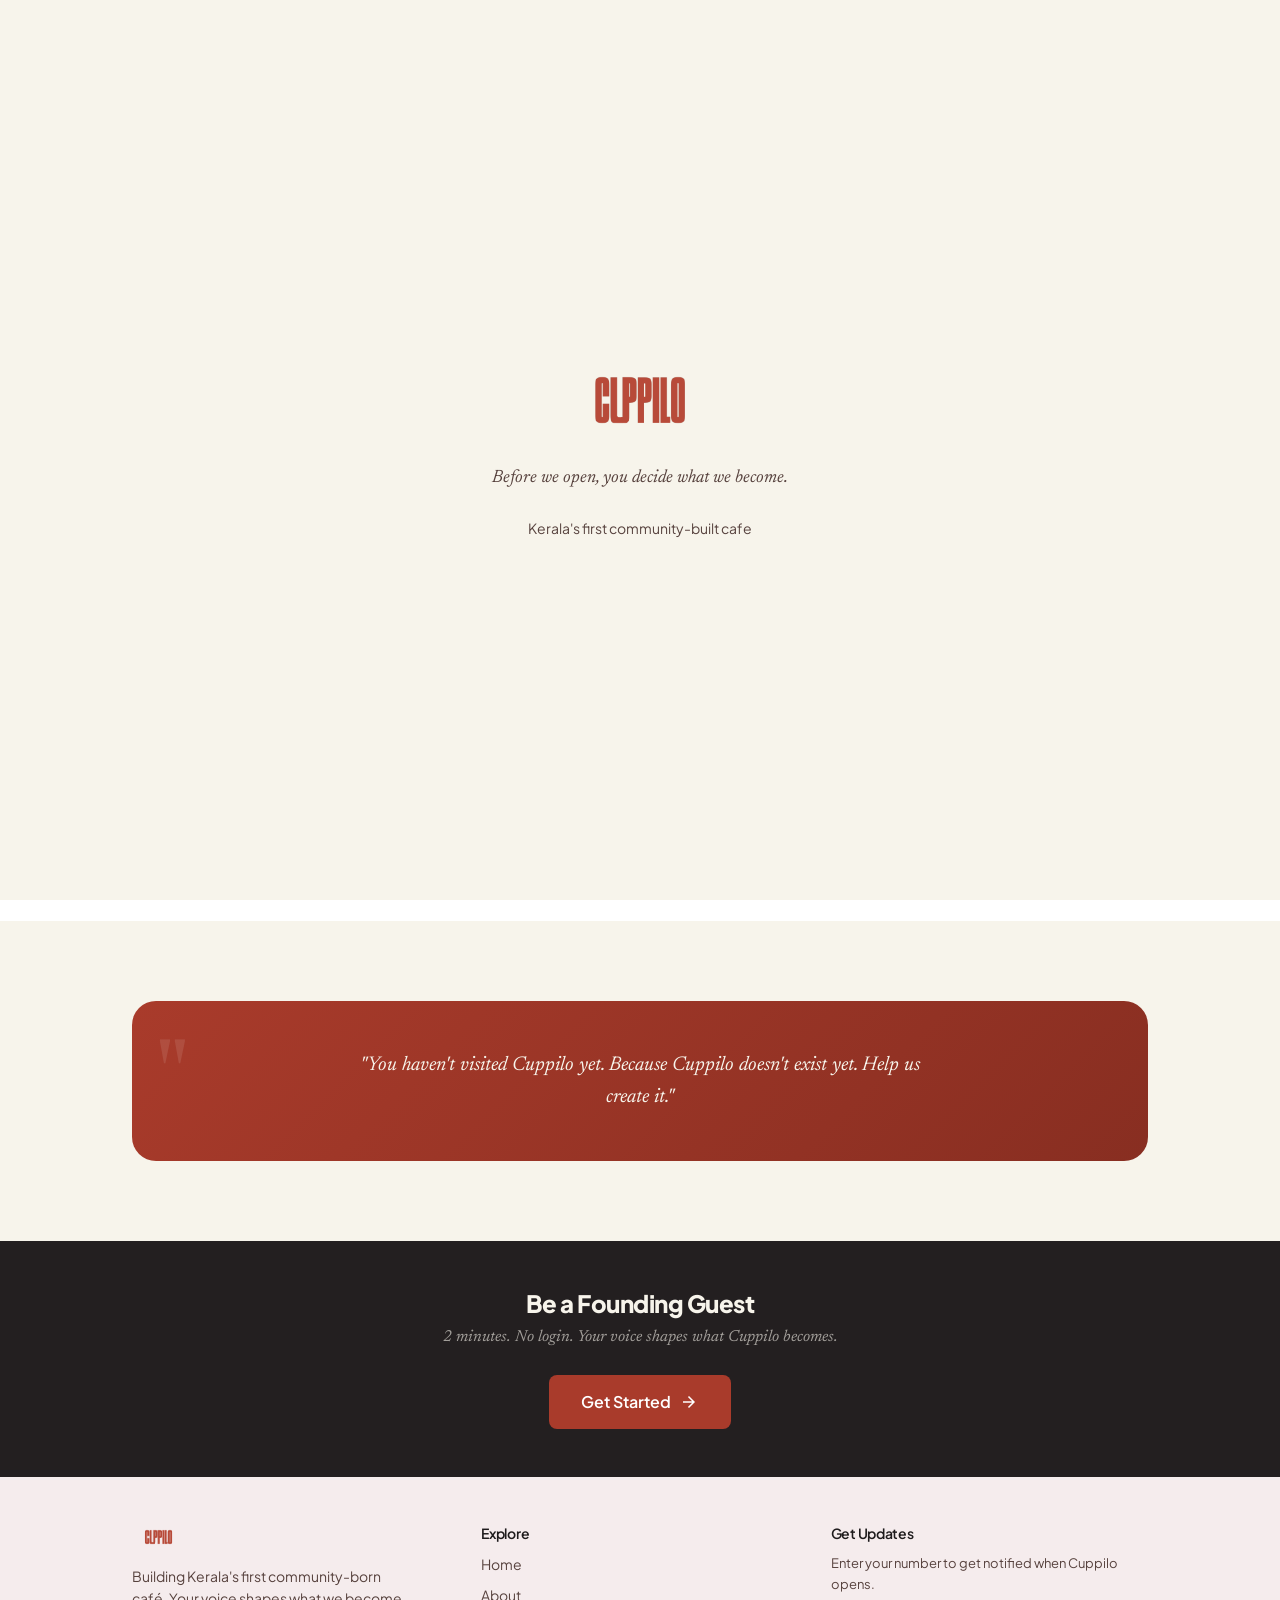
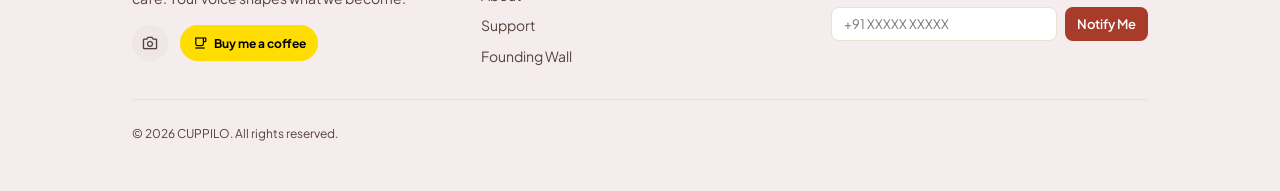
==== about.html @ ff7acc4e "Flip card QR, Check Position, About page, simplified Support, footer BMC → support.html" ====
<!DOCTYPE html>
<html lang="en" data-theme="light" data-lang="en">
<head>
  <meta charset="utf-8"/>
  <meta name="viewport" content="width=device-width, initial-scale=1.0"/>
  <title>About — CUPPILO</title>
  <meta name="description" content="The story behind CUPPILO — Kerala's first community-built specialty café."/>
  <meta name="robots" content="index, follow"/>
  <link rel="canonical" href="https://cuppilo.in/about.html"/>
  <meta name="theme-color" content="#A93B2B"/>
  <link rel="icon" type="image/svg+xml" href="img/favicon.svg"/>
  <meta property="og:type" content="website"/>
  <meta property="og:url" content="https://cuppilo.in/about.html"/>
  <meta property="og:title" content="About — CUPPILO"/>
  <meta property="og:description" content="The story behind CUPPILO — Kerala's first community-built specialty café."/>
  <meta property="og:image" content="https://cuppilo.in/img/logo-en-light.png"/>
  <meta property="og:site_name" content="CUPPILO"/>
  <meta name="twitter:card" content="summary"/>
  <link rel="preconnect" href="https://fonts.googleapis.com"/>
  <link rel="preconnect" href="https://fonts.gstatic.com" crossorigin/>
  <link href="https://fonts.googleapis.com/css2?family=Newsreader:ital,opsz,wght@0,6..72,400..600;1,6..72,400&family=Plus+Jakarta+Sans:wght@400;500;600;700;800&display=swap" rel="stylesheet"/>
  <link href="https://fonts.googleapis.com/css2?family=Material+Symbols+Outlined:opsz,wght,FILL,GRAD@20..48,100..700,0..1,-50..200" rel="stylesheet"/>
  <link rel="stylesheet" href="css/styles.css"/>
  <style>
    .about-hero{text-align:center;padding:4rem 1rem 3rem}
    .about-hero h1{font-size:clamp(2rem,5vw,3rem);font-weight:800;color:var(--charcoal);margin-bottom:.75rem}
    .about-hero h1 em{font-style:italic;font-family:'Newsreader',serif;color:var(--primary)}
    .about-hero p{font-size:1.0625rem;color:var(--on-sv);max-width:32rem;margin:0 auto;line-height:1.7}
    .about-section{padding:3rem 0}
    .about-section h2{font-size:1.5rem;font-weight:800;color:var(--charcoal);margin-bottom:.75rem;text-align:center}
    .about-section p{font-size:.9375rem;color:var(--on-sv);line-height:1.7;max-width:40rem;margin:0 auto}
    .growth-track{display:flex;align-items:center;justify-content:center;gap:0;margin:2rem 0;flex-wrap:wrap}
    .growth-step{text-align:center;padding:1.5rem 1rem;position:relative;flex:1;min-width:120px}
    .growth-num{font-size:2.5rem;font-weight:800;color:var(--primary);line-height:1}
    .growth-label{font-size:.8125rem;color:var(--on-sv);margin-top:.25rem}
    .growth-arrow{font-size:1.5rem;color:var(--muted);flex-shrink:0}
    .about-quote{background:linear-gradient(135deg,var(--primary),var(--primary-dark));border-radius:1.5rem;padding:3rem 2rem;color:var(--cream);text-align:center;margin:2rem 0;position:relative;overflow:hidden}
    .about-quote::before{content:'"';position:absolute;top:.5rem;left:1.5rem;font-size:6rem;color:rgba(255,255,255,.1);font-family:'Newsreader',serif}
    .about-quote blockquote{font-family:'Newsreader',serif;font-style:italic;font-size:1.25rem;line-height:1.6;position:relative;z-index:1;max-width:36rem;margin:0 auto}
    .about-cta{text-align:center;padding:3rem 1rem;background:var(--charcoal);color:var(--cream)}
    .about-cta h2{font-size:1.5rem;font-weight:800;margin-bottom:.5rem}
    .about-cta p{font-family:'Newsreader',serif;font-style:italic;color:rgba(247,244,235,.6);margin-bottom:1.5rem}
    .phone-popup-overlay{position:fixed;inset:0;background:rgba(0,0,0,.6);z-index:200;display:none;align-items:center;justify-content:center;backdrop-filter:blur(4px)}
    .phone-popup-overlay.open{display:flex}
    .phone-popup{background:var(--bg-card);border-radius:1.5rem;padding:2rem;max-width:360px;width:90%;text-align:center;box-shadow:0 25px 50px -12px rgba(0,0,0,.25)}
    .phone-popup h3{font-size:1.125rem;font-weight:800;margin-bottom:.25rem}
    .phone-popup p{font-size:.8125rem;color:var(--on-sv);margin-bottom:1rem}
  </style>
</head>
<body>

  <div class="splash-screen" id="splash-screen">
    <img src="img/logo-en-light.png" alt="CUPPILO" class="splash-logo">
    <div class="splash-text" data-en="Before we open, you decide what we become." data-ml="തുറക്കുന്നതിന് മുമ്പ്, നിങ്ങൾ നിർണ്ണയിക്കുന്നു നമ്മൾ എന്താകണമെന്ന്.">Before we open, you decide what we become.</div>
    <div class="splash-sub" data-en="Kerala's first community-built cafe" data-ml="കേരളത്തിലെ ആദ്യ കമ്മ്യൂണിറ്റി-നിർമ്മിച്ച കഫേ">Kerala's first community-built cafe</div>
  </div>
  <div class="name-card-overlay" id="name-card-overlay">
    <div class="name-card">
      <h2 data-en="Welcome to CUPPILO" data-ml="CUPPILO-യിലേക്ക് സ്വാഗതം">Welcome to CUPPILO</h2>
      <p data-en="What should we call you?" data-ml="നിങ്ങളെ എന്താണ് വിളിക്കേണ്ടത്?">What should we call you?</p>
      <input type="text" id="name-card-input" class="input" placeholder="Your name" maxlength="30" onkeydown="if(event.key==='Enter')submitName()">
      <button class="btn btn-primary" onclick="submitName()" data-en="Get Started" data-ml="ആരംഭിക്കുക">Get Started</button>
    </div>
  </div>

  <nav class="navbar" id="navbar"></nav>

  <main>
    <section class="about-hero">
      <h1 data-en="The café that doesn't exist <em>...yet.</em>" data-ml="നിലവിലില്ലാത്ത കഫേ <em>...ഇതുവരെ.</em>">The café that doesn't exist <em>...yet.</em></h1>
      <p data-en="We're building Kerala's first community-born specialty café. Not by investors. Not by consultants. By you." data-ml="ഞങ്ങൾ കേരളത്തിലെ ആദ്യ കമ്മ്യൂണിറ്റി-ജനിച്ച സ്പെഷ്യൽറ്റി കഫേ നിർമ്മിക്കുന്നു. നിക്ഷേപകരാലല്ല. കൺസൾട്ടന്റുമാരാലല്ല. നിങ്ങളാൽ.">We're building Kerala's first community-born specialty café. Not by investors. Not by consultants. By you.</p>
    </section>

    <section class="about-section">
      <div class="container">
        <h2 data-en="The Concept" data-ml="ആശയം">The Concept</h2>
        <p data-en="Cupillo is a 1-year research campaign. We're asking Kerala what they actually want from a café — the drinks, the food, the vibe, the pricing. Every answer shapes what we build. When we open, the menu, ambiance, and prices will be exactly what the community asked for." data-ml="CUPPILO ഒരു 1-വർഷത്തെ ഗവേഷണ കാമ്പെയ്‌നാണ്. കേരളം യഥാർത്ഥത്തിൽ ഒരു കഫേയിൽ നിന്ന് എന്താണ് ആഗ്രഹിക്കുന്നതെന്ന് ഞങ്ങൾ ചോദിക്കുന്നു — പാനീയങ്ങൾ, ഭക്ഷണം, വൈബ്, വില. ഓരോ ഉത്തരവും ഞങ്ങൾ നിർമ്മിക്കുന്നതിനെ രൂപപ്പെടുത്തുന്നു.">Cupillo is a 1-year research campaign. We're asking Kerala what they actually want from a café — the drinks, the food, the vibe, the pricing. Every answer shapes what we build. When we open, the menu, ambiance, and prices will be exactly what the community asked for.</p>
      </div>
    </section>

    <section class="about-section" style="background:var(--bg-card)">
      <div class="container">
        <h2 data-en="The Goal" data-ml="ലക്ഷ്യം">The Goal</h2>
        <div class="growth-track">
          <div class="growth-step">
            <div class="growth-num">200</div>
            <div class="growth-label" data-en="First voices" data-ml="ആദ്യ ശബ്ദങ്ങൾ">First voices</div>
          </div>
          <div class="growth-arrow"><span class="material-symbols-outlined">arrow_forward</span></div>
          <div class="growth-step">
            <div class="growth-num">500</div>
            <div class="growth-label" data-en="Community" data-ml="സമൂഹം">Community</div>
          </div>
          <div class="growth-arrow"><span class="material-symbols-outlined">arrow_forward</span></div>
          <div class="growth-step">
            <div class="growth-num">1000</div>
            <div class="growth-label" data-en="Ready to open" data-ml="തുറക്കാൻ തയ്യാർ">Ready to open</div>
          </div>
        </div>
        <p style="text-align:center" data-en="Once we reach 1000 founding guests, we'll have enough data to open Kerala's most community-driven café." data-ml="1000 സ്ഥാപക അതിഥികളിലെത്തുമ്പോൾ, കേരളത്തിലെ ഏറ്റവും കമ്മ്യൂണിറ്റി-ചാലിച്ച കഫേ തുറക്കാൻ ഞങ്ങൾക്ക് മതിയായ ഡേറ്റ ഉണ്ടാകും.">Once we reach 1000 founding guests, we'll have enough data to open Kerala's most community-driven café.</p>
      </div>
    </section>

    <section class="about-section">
      <div class="container">
        <div class="about-quote">
          <blockquote data-en="&quot;You haven't visited Cuppilo yet. Because Cuppilo doesn't exist yet. Help us create it.&quot;" data-ml="&quot;നിങ്ങൾ ഇതുവരെ CUPPILO സന്ദർശിച്ചിട്ടില്ല. കാരണം CUPPILO ഇപ്പോൾ നിലവിലില്ല. അത് സൃഷ്ടിക്കാൻ സഹായിക്കൂ.&quot;">"You haven't visited Cuppilo yet. Because Cuppilo doesn't exist yet. Help us create it."</blockquote>
        </div>
      </div>
    </section>

    <section class="about-cta">
      <div class="container">
        <h2 data-en="Be a Founding Guest" data-ml="ഒരു സ്ഥാപക അതിഥിയാകൂ">Be a Founding Guest</h2>
        <p data-en="2 minutes. No login. Your voice shapes what Cuppilo becomes." data-ml="2 മിനിറ്റ്. ലോഗിൻ ഇല്ല. നിങ്ങളുടെ ശബ്ദം CUPPILO എന്താകണമെന്ന് രൂപപ്പെടുത്തുന്നു.">2 minutes. No login. Your voice shapes what Cuppilo becomes.</p>
        <a href="index.html" class="btn btn-primary" style="padding:.875rem 2rem;font-size:1rem">
          <span data-en="Get Started" data-ml="ആരംഭിക്കുക">Get Started</span>
          <span class="material-symbols-outlined" style="font-size:20px">arrow_forward</span>
        </a>
      </div>
    </section>
  </main>

  <footer class="footer" id="footer"></footer>

  <!-- Phone Number Popup -->
  <div class="phone-popup-overlay" id="phone-popup">
    <div class="phone-popup">
      <span class="material-symbols-outlined" style="font-size:36px;color:var(--primary);margin-bottom:.5rem">phone_android</span>
      <h3 data-en="Stay in the loop" data-ml="ലൂപ്പിൽ തുടരുക">Stay in the loop</h3>
      <p data-en="Get notified when Cuppilo opens. No spam, ever." data-ml="CUPPILO തുറക്കുമ്പോൾ അറിയിക്കൂ. സ്പാം ഇല്ല, ഒരിക്കലും.">Get notified when Cuppilo opens. No spam, ever.</p>
      <form onsubmit="submitAboutPhone(event)" style="display:flex;gap:.5rem">
        <input type="tel" id="about-phone" class="input" placeholder="+91 XXXXX XXXXX" required style="flex:1"/>
        <button type="submit" class="btn btn-primary" data-en="Notify" data-ml="അറിയിക്കൂ">Notify</button>
      </form>
      <button onclick="closePhonePopup()" style="margin-top:.75rem;background:none;border:none;color:var(--on-sv);font-size:.8125rem;cursor:pointer" data-en="Maybe later" data-ml="പിന്നീട്">Maybe later</button>
    </div>
  </div>

  <script src="js/supabase-config.js"></script>
  <script src="js/shared.js"></script>
  <script>
    function openPhonePopup() {
      document.getElementById('phone-popup').classList.add('open');
    }
    function closePhonePopup() {
      document.getElementById('phone-popup').classList.remove('open');
    }
    async function submitAboutPhone(e) {
      e.preventDefault();
      var phone = document.getElementById('about-phone').value.trim();
      if (!phone) return;
      try {
        await sbInsert('phone_subscribers', { phone: phone, created_at: new Date().toISOString() });
        closePhonePopup();
        showToast('Thanks! We\'ll notify you.', 'success');
      } catch(e) {
        showToast('Something went wrong.', 'error');
      }
    }
    // Show phone popup after 10 seconds
    setTimeout(function() {
      if (!localStorage.getItem('cuppilo_phone_asked')) {
        openPhonePopup();
        localStorage.setItem('cuppilo_phone_asked', '1');
      }
    }, 10000);
    document.addEventListener('DOMContentLoaded', function() {
      initPage('about');
    });
  </script>
</body>
</html>
---- css/styles.css ----
/* CUPPILO Design System — Light + Dark Mode */
@import url('https://fonts.googleapis.com/css2?family=Newsreader:ital,opsz,wght@0,6..72,400..600;1,6..72,400&family=Plus+Jakarta+Sans:wght@400;500;600;700;800&display=swap');
@import url('https://fonts.googleapis.com/css2?family=Material+Symbols+Outlined:opsz,wght,FILL,GRAD@20..48,100..700,0..1,-50..200&display=swap');

*,*::before,*::after{box-sizing:border-box;margin:0;padding:0}
html{scroll-behavior:smooth;-webkit-text-size-adjust:100%}
body{font-family:'Plus Jakarta Sans',system-ui,sans-serif;line-height:1.6;-webkit-font-smoothing:antialiased;overflow-x:hidden;transition:background .3s,color .3s}
::-webkit-scrollbar{display:none}
body{scrollbar-width:none}

/* ── LIGHT MODE ── */
:root{
  --bg:#F7F4EB;--bg-surface:#fff8f8;--bg-card:#ffffff;--bg-canvas:#F7F4EB;
  --primary:#A93B2B;--primary-dark:#882E21;--cream:#F7F4EB;--brass:#C89D5C;
  --charcoal:#231F20;--muted:#E8E2D2;--brass-soft:#F4EBD9;
  --surface-c:#f5eced;--surface-l:#fbf1f2;--surface-h:#efe6e7;
  --on-s:#1e1b1c;--on-sv:#57423e;--on-card:#231F20;
  --success:#2D6A4F;--live:#E0533C;--outline:#8b716d;
  --nav-bg:rgba(247,244,235,.95);--nav-border:#E8E2D2;
  --bar-bg:rgba(35,31,32,.95);--bar-text:#F7F4EB;--bar-muted:#E8E2D2;
  --shadow:0 4px 16px -2px rgba(35,31,32,.06);
  --shadow-lg:0 10px 24px -4px rgba(169,59,43,.12);
  --input-bg:#ffffff;--input-border:#E8E2D2;
  --chip-bg:#F7F4EB;--chip-border:#E8E2D2;--chip-text:#231F20;
  --chip-active-bg:#231F20;--chip-active-text:#F7F4EB;
}
[data-theme="dark"]{
  --bg:#1a1a1a;--bg-surface:#222;--bg-card:#2a2a2a;--bg-canvas:#1a1a1a;
  --primary:#E0533C;--primary-dark:#FF6B4A;--cream:#1a1a1a;--brass:#D4A84B;
  --charcoal:#F0ECE4;--muted:#3a3a3a;--brass-soft:#3a3020;
  --surface-c:#252525;--surface-l:#2e2e2e;--surface-h:#333;
  --on-s:#F0ECE4;--on-sv:#a09890;--on-card:#F0ECE4;
  --success:#4CAF7D;--live:#FF6B4A;--outline:#666;
  --nav-bg:rgba(26,26,26,.95);--nav-border:#333;
  --bar-bg:rgba(26,26,26,.95);--bar-text:#F0ECE4;--bar-muted:#666;
  --shadow:0 4px 16px -2px rgba(0,0,0,.3);
  --shadow-lg:0 10px 24px -4px rgba(0,0,0,.4);
  --input-bg:#333;--input-border:#555;
  --chip-bg:#333;--chip-border:#444;--chip-text:#F0ECE4;
  --chip-active-bg:#E0533C;--chip-active-text:#fff;
}
body{background:var(--bg);color:var(--on-s)}

.container{max-width:1080px;margin:0 auto;padding:0 1rem}
@media(min-width:768px){.container{padding:0 2rem}}

h1,h2,h3,h4{font-weight:800;letter-spacing:-0.02em;line-height:1.2}
.font-editorial{font-family:'Newsreader',serif;font-style:italic}

/* ── BUTTONS ── */
.btn{display:inline-flex;align-items:center;justify-content:center;gap:.5rem;padding:.75rem 1.5rem;border-radius:.5rem;font-weight:600;font-size:.875rem;text-decoration:none;cursor:pointer;transition:all .2s;border:none;min-height:48px;font-family:inherit}
.btn:active{transform:scale(.97)}
.btn-primary{background:var(--primary);color:#fff}
.btn-primary:hover{background:var(--primary-dark)}
.btn-outline{background:transparent;border:1.5px solid var(--primary);color:var(--primary)}
.btn-brass{background:var(--charcoal);color:var(--brass)}
.btn-sm{padding:.5rem 1rem;font-size:.8125rem;min-height:36px}
.btn-block{width:100%}

/* ── CARDS ── */
.card{background:var(--bg-card);border-radius:1rem;padding:1.25rem;border:1px solid var(--muted);box-shadow:var(--shadow);transition:all .3s}

/* ── PILLS ── */
.pill{display:inline-flex;align-items:center;gap:.375rem;padding:.25rem .75rem;border-radius:9999px;font-size:.75rem;font-weight:600}
.pill-live{background:var(--brass-soft);color:var(--on-s)}
.pill-primary{background:var(--primary);color:#fff}

/* ── PROGRESS ── */
.progress-bar{width:100%;height:6px;background:var(--surface-h);border-radius:9999px;overflow:hidden}
.progress-fill{height:100%;background:var(--primary);border-radius:9999px;transition:width .7s ease}

/* ── RANGE SLIDER ── */
input[type="range"]{-webkit-appearance:none;appearance:none;width:100%;height:6px;border-radius:9999px;background:var(--muted);outline:none;cursor:pointer}
input[type="range"]::-webkit-slider-thumb{-webkit-appearance:none;width:22px;height:22px;border-radius:50%;background:var(--primary);border:3px solid var(--bg-card);box-shadow:0 2px 8px rgba(0,0,0,.2);cursor:pointer;transition:transform .15s}
input[type="range"]::-webkit-slider-thumb:active{transform:scale(1.15)}
input[type="range"]::-moz-range-thumb{width:22px;height:22px;border-radius:50%;background:var(--primary);border:3px solid var(--bg-card);box-shadow:0 2px 8px rgba(0,0,0,.2);cursor:pointer}

/* ── CHIPS ── */
.chip{display:inline-flex;align-items:center;gap:.375rem;padding:.5rem 1rem;border-radius:9999px;font-size:.8125rem;font-weight:600;cursor:pointer;transition:all .2s;border:1px solid var(--chip-border);background:var(--chip-bg);color:var(--chip-text)}
.chip.active{background:var(--chip-active-bg);color:var(--chip-active-text);border-color:var(--chip-active-bg)}

/* ── MODAL ── */
.modal-overlay{position:fixed;inset:0;z-index:50;background:rgba(0,0,0,.6);backdrop-filter:blur(4px);display:none;align-items:center;justify-content:center;padding:1rem}
.modal-overlay.active{display:flex}
.modal{background:var(--bg-card);border-radius:1.5rem;max-width:32rem;width:100%;padding:2rem;box-shadow:0 25px 50px -12px rgba(0,0,0,.25);max-height:90vh;overflow-y:auto;position:relative}
.modal-close{position:absolute;top:1rem;right:1rem;background:none;border:none;cursor:pointer;color:var(--on-sv);padding:.25rem}

/* ── INPUTS ── */
.input{width:100%;padding:.75rem 1rem;border-radius:.5rem;border:1px solid var(--input-border);background:var(--input-bg);font-family:inherit;font-size:.9375rem;color:var(--on-s);transition:all .2s;min-height:48px}
.input:focus{outline:none;border-color:var(--primary);box-shadow:0 0 0 3px rgba(169,59,43,.15)}
textarea.input{resize:none;min-height:80px}

/* ── TOAST ── */
@keyframes slideUp{from{opacity:0;transform:translate(-50%,16px)}to{opacity:1;transform:translate(-50%,0)}}
.toast{position:fixed;bottom:2rem;left:50%;transform:translateX(-50%);padding:.75rem 1.5rem;border-radius:9999px;font-size:.875rem;font-weight:600;z-index:1000;box-shadow:0 8px 24px rgba(0,0,0,.2);animation:slideUp .3s ease;display:flex;align-items:center;gap:.5rem}
.toast-success{background:#2D6A4F;color:white}
.toast-error{background:#ba1a1a;color:white}

/* ── NAVBAR ── */
.navbar{position:sticky;top:0;z-index:40;background:var(--nav-bg);backdrop-filter:blur(12px);border-bottom:1px solid var(--nav-border);transition:background .3s,border-color .3s}
.nav-link{padding:.375rem .75rem;border-radius:9999px;font-size:.8125rem;font-weight:600;text-decoration:none;transition:all .2s}
.nav-link.active{background:var(--primary);color:#fff}
.nav-link:not(.active){color:var(--on-sv)}
.nav-link:not(.active):hover{background:var(--surface-h)}

/* Logo in navbar */
.nav-logo{height:36px;width:auto;object-fit:contain;transition:opacity .3s}
.nav-logo-en-light{display:block}
.nav-logo-en-dark,.nav-logo-ml-light,.nav-logo-ml-dark{display:none}
[data-theme="dark"] .nav-logo-en-light{display:none}
[data-theme="dark"] .nav-logo-en-dark{display:block}
[data-lang="ml"] .nav-logo-en-light,.nav-logo-en-dark{display:none}
[data-lang="ml"] .nav-logo-ml-light{display:block}
[data-theme="dark"][data-lang="ml"] .nav-logo-ml-light{display:none}
[data-theme="dark"][data-lang="ml"] .nav-logo-ml-dark{display:block}

/* Language & Theme Toggle */
.lang-toggle{display:flex;align-items:center;background:var(--surface-h);border-radius:9999px;padding:2px}
.lang-btn{padding:.25rem .625rem;border-radius:9999px;font-size:.6875rem;font-weight:700;border:none;cursor:pointer;transition:all .2s;background:transparent;color:var(--on-sv);font-family:inherit}
.lang-btn.active{background:var(--primary);color:#fff}
.theme-toggle{width:36px;height:36px;border-radius:50%;border:1px solid var(--muted);background:var(--chip-bg);cursor:pointer;display:flex;align-items:center;justify-content:center;transition:all .2s;color:var(--on-sv)}
.theme-toggle:hover{background:var(--surface-h)}

/* ── HERO ── */
.hero-badge{display:inline-flex;align-items:center;gap:.5rem;background:var(--brass-soft);padding:.5rem 1rem;border-radius:9999px;font-size:.75rem;font-weight:600;color:var(--on-s)}
.hero-badge .dot{width:8px;height:8px;border-radius:50%;background:var(--live);animation:pulse 2s infinite}
@keyframes pulse{0%,100%{opacity:1}50%{opacity:.4}}

/* ── SPLASH SCREEN ── */
.splash-screen{position:fixed;inset:0;z-index:200;background:var(--bg);display:flex;align-items:center;justify-content:center;flex-direction:column;gap:1.5rem;transition:opacity .6s ease}
.splash-screen.hidden{opacity:0;pointer-events:none;z-index:-1}
.splash-logo{height:80px;width:auto;animation:fadeUp .8s ease}
.splash-text{font-family:'Newsreader',serif;font-style:italic;font-size:1.125rem;color:var(--on-sv);animation:fadeUp 1s ease .3s both}
.splash-sub{font-size:.875rem;color:var(--on-sv);opacity:.7;animation:fadeUp 1s ease .5s both}
@keyframes fadeUp{from{opacity:0;transform:translateY(12px)}to{opacity:1;transform:translateY(0)}}

/* ── NAME ENTRY CARD ── */
.name-card-overlay{position:fixed;inset:0;z-index:150;background:rgba(0,0,0,.6);backdrop-filter:blur(6px);display:none;align-items:center;justify-content:center;padding:1rem}
.name-card-overlay.active{display:flex}
.name-card{background:var(--bg-card);border-radius:1.5rem;max-width:24rem;width:100%;padding:2rem;box-shadow:0 25px 50px -12px rgba(0,0,0,.25);text-align:center}
.name-card h2{font-size:1.5rem;margin-bottom:.5rem}
.name-card p{font-size:.875rem;color:var(--on-sv);margin-bottom:1.5rem}
.name-card .input{margin-bottom:1rem}
.name-card .btn{width:100%}

/* Profile badge in navbar */
.nav-profile{display:flex;align-items:center;gap:.375rem;padding:.25rem .625rem;border-radius:9999px;background:var(--brass-soft);font-size:.75rem;font-weight:600;color:var(--on-s);cursor:default}
.nav-profile .avatar{width:24px;height:24px;border-radius:50%;background:var(--primary);color:#fff;display:flex;align-items:center;justify-content:center;font-size:.625rem;font-weight:700}

/* ── FOOTER ── */
.footer{background:var(--surface-c);padding:3rem 0;transition:background .3s}
.footer a{color:var(--on-sv);text-decoration:none;font-size:.875rem}
.footer a:hover{color:var(--on-s)}

/* ── LANG DATA ATTRIBUTES ── */
[data-lang="en"] .ml-only{display:none}
[data-lang="ml"] .en-only{display:none}
[data-lang="en"] .en-only{display:initial}
[data-lang="ml"] .ml-only{display:initial}
[data-lang="en"] .en-block{display:block}
[data-lang="ml"] .ml-block{display:block}
[data-lang="en"] .ml-block{display:none}
[data-lang="ml"] .en-block{display:none}
[data-lang="en"] .en-flex{display:flex}
[data-lang="ml"] .ml-flex{display:flex}
[data-lang="en"] .ml-flex{display:none}
[data-lang="ml"] .en-flex{display:none}

/* ── MOBILE ENHANCEMENTS ── */
@media(max-width:640px){
  .container{padding:0 .75rem}
  .btn{min-height:44px;font-size:.8125rem}
  .card{padding:1rem}
  .navbar .container{
    display:flex !important;
    justify-content:space-between !important;
    align-items:center !important;
  }
  .nav-right-group{
    display:flex;
    align-items:center;
    gap:4px;
  }
  .navbar .nav-link{display:none !important}
  .navbar .nav-profile{display:none !important}
  .navbar .nav-desktop-links{display:none !important}
  .mobile-menu-btn{display:flex !important}
}
@media(min-width:641px){
  .mobile-menu-btn{display:none !important}
  .mobile-nav{display:none !important}
}
.mobile-menu-btn{width:36px;height:36px;border-radius:50%;border:1px solid var(--muted);background:var(--chip-bg);cursor:pointer;display:none;align-items:center;justify-content:center;color:var(--on-sv)}
.mobile-nav{position:fixed;top:56px;left:0;right:0;background:var(--nav-bg);backdrop-filter:blur(12px);border-bottom:1px solid var(--nav-border);padding:.75rem 1rem;display:none;z-index:39}
.mobile-nav.open{display:flex;flex-direction:column;gap:.25rem}
.mobile-nav a{padding:.5rem .75rem;border-radius:.5rem;font-size:.875rem;font-weight:600;text-decoration:none;color:var(--on-sv);transition:background .2s}
.mobile-nav a:hover,.mobile-nav a.active{background:var(--surface-h);color:var(--on-s)}

/* ── NAV BUTTONS (prev/next between pages) ── */
.nav-back,.nav-next{display:inline-flex;align-items:center;gap:.5rem;padding:.875rem 1.5rem;border-radius:.75rem;font-weight:600;font-size:.8125rem;text-decoration:none;transition:all .2s;min-height:48px}
.nav-back{border:1.5px solid var(--muted);color:var(--on-sv);background:transparent}
.nav-back:hover{background:var(--surface-h)}
.nav-next{background:var(--primary);color:#fff;border:none}
.nav-next:hover{background:var(--primary-dark)}
.nav-next:active,.nav-back:active{transform:scale(.97)}
.nav-next .material-symbols-outlined,.nav-back .material-symbols-outlined{font-size:18px}

/* ── INDEX PAGE — HERO ── */
.hero-section{padding:2rem 0 1.5rem}
.hero-grid{display:grid;grid-template-columns:1fr;gap:2rem;align-items:start}
@media(min-width:768px){.hero-grid{grid-template-columns:1fr 340px}}
.malayalam-tag{display:inline-flex;align-items:center;gap:.5rem;font-size:.8125rem;color:var(--on-sv);background:var(--surface-h);padding:.375rem .875rem;border-radius:9999px;width:fit-content}
.malayalam-tag .ml{font-weight:700;color:var(--primary)}
.malayalam-tag .en{font-style:italic;font-family:'Newsreader',serif}
.hero-title{font-size:clamp(1.75rem,4vw,2.5rem);font-weight:800;color:var(--charcoal);line-height:1.15}
.hero-subtitle{font-size:.9375rem;color:var(--on-sv);line-height:1.7;max-width:36rem}
.hero-cta-row{display:flex;flex-wrap:wrap;align-items:center;gap:.75rem;margin-top:.5rem}
.cta-badge{display:inline-flex;align-items:center;gap:.375rem;padding:.5rem 1rem;border-radius:9999px;background:var(--brass-soft);font-size:.75rem;font-weight:600;color:var(--on-sv)}
.cta-badge .material-symbols-outlined{font-size:16px;color:var(--brass)}
.hero-card{background:var(--bg-card);border:1px solid var(--muted);border-radius:1rem;padding:1.5rem;box-shadow:var(--shadow)}
.hero-card-body h4{font-size:1rem;font-weight:800;color:var(--charcoal);margin-bottom:.5rem}
.hero-card-body p{font-size:.8125rem;color:var(--on-sv);line-height:1.6}
.hero-card-stat{display:flex;align-items:center;justify-content:space-between;margin-top:1rem;padding-top:1rem;border-top:1px solid var(--muted)}
.hero-card-stat .label{font-size:.75rem;font-weight:600;color:var(--on-sv);text-transform:uppercase;letter-spacing:.04em}
.hero-card-stat .value{font-size:.9375rem;font-weight:700;color:var(--on-s)}
.hero-card-stat .pct{font-size:1.25rem;font-weight:800;color:var(--primary)}

/* ── INDEX PAGE — PILLARS ── */
.pillar-section{margin-top:2.5rem}
.pillar-header{display:flex;align-items:center;justify-content:space-between;margin-bottom:1.25rem;flex-wrap:wrap;gap:.5rem}
.pillar-header-left{display:flex;align-items:center;gap:.625rem}
.pillar-header-left .bar{width:4px;height:1.5rem;background:var(--primary);border-radius:2px}
.pillar-header-left h2{font-size:1.125rem;font-weight:800;color:var(--charcoal)}
.pillar-header .count{font-size:.75rem;font-weight:600;color:var(--on-sv);background:var(--surface-h);padding:.25rem .75rem;border-radius:9999px}
.pillar-grid{display:grid;grid-template-columns:1fr;gap:1rem}
@media(min-width:640px){.pillar-grid{grid-template-columns:repeat(3,1fr)}}
.pillar-card{display:flex;flex-direction:column;justify-content:space-between;background:var(--bg-card);border:1.5px solid var(--muted);border-radius:1rem;padding:1.5rem;text-decoration:none;color:var(--on-card);transition:all .3s;min-height:260px}
.pillar-card:hover{border-color:var(--primary);box-shadow:var(--shadow-lg);transform:translateY(-2px)}
.pillar-card-icon{width:44px;height:44px;border-radius:.75rem;display:flex;align-items:center;justify-content:center;margin-bottom:1rem}
.pillar-card-icon .material-symbols-outlined{font-size:24px}
.pc1 .pillar-card-icon{background:rgba(169,59,43,.1);color:var(--primary)}
.pc2 .pillar-card-icon{background:rgba(200,92,92,.1);color:var(--brass)}
.pc3 .pillar-card-icon{background:rgba(45,106,79,.1);color:var(--success)}
.pillar-card-step{font-size:.6875rem;font-weight:700;text-transform:uppercase;letter-spacing:.06em;color:var(--on-sv);margin-bottom:.5rem}
.pillar-card h3{font-size:1.0625rem;font-weight:800;color:var(--charcoal);margin-bottom:.5rem}
.pillar-card p{font-size:.8125rem;color:var(--on-sv);line-height:1.6;flex:1}
.pillar-card-footer{display:flex;align-items:center;justify-content:space-between;margin-top:1rem;padding-top:.75rem;border-top:1px solid var(--muted);font-size:.8125rem;color:var(--on-sv)}
.pillar-card-footer .bold{font-weight:800}
.pillar-card-footer .action{font-weight:600;color:var(--primary);transition:color .2s}
.pillar-card:hover .pillar-card-footer .action{color:var(--primary-dark)}

/* ── INDEX PAGE — RESULTS ── */
.results-section{margin-top:2.5rem}
.results-header{display:flex;align-items:center;justify-content:space-between;margin-bottom:1.25rem;flex-wrap:wrap;gap:.5rem}
.results-header-left{display:flex;align-items:center;gap:.625rem}
.results-header-left .bar{width:4px;height:1.5rem;background:var(--primary);border-radius:2px}
.results-header-left h2{font-size:1.125rem;font-weight:800;color:var(--charcoal)}
.live-pill{display:inline-flex;align-items:center;gap:.375rem;padding:.25rem .75rem;border-radius:9999px;background:var(--brass-soft);font-size:.75rem;font-weight:600;color:var(--on-s)}
.live-pill .dot{width:6px;height:6px;border-radius:50%;background:var(--live);animation:pulse 2s infinite}
.results-count-row{display:flex;align-items:baseline;gap:.5rem;margin-bottom:1.25rem}
.results-count{font-size:2rem;font-weight:800;color:var(--primary)}
.results-count-label{font-size:.8125rem;color:var(--on-sv)}
.results-grid{display:grid;grid-template-columns:1fr;gap:1rem}
@media(min-width:640px){.results-grid{grid-template-columns:repeat(3,1fr)}}
.results-card{background:var(--bg-card);border:1px solid var(--muted);border-radius:1rem;padding:1.25rem;text-align:center;transition:all .3s}
.results-card:hover{box-shadow:var(--shadow);border-color:var(--brass)}
.results-card-icon{margin-bottom:.75rem}
.results-card-icon .material-symbols-outlined{font-size:2rem}
.results-card-label{font-size:.75rem;font-weight:700;text-transform:uppercase;letter-spacing:.04em;color:var(--on-sv);margin-bottom:.25rem}
.results-card-value{font-size:1rem;font-weight:800;color:var(--charcoal);margin-bottom:.25rem}
.results-card-sub{font-size:.75rem;color:var(--on-sv)}
.results-footer{text-align:center;margin-top:1.5rem}
.results-footer a{display:inline-flex;align-items:center;gap:.375rem;font-size:.875rem;font-weight:600;color:var(--primary);text-decoration:none;transition:color .2s}
.results-footer a:hover{color:var(--primary-dark)}
.results-footer a .material-symbols-outlined{font-size:18px}

/* ── INDEX PAGE — GUARANTEE ── */
.guarantee-section{background:var(--bg-card);border:1px solid var(--muted);border-radius:1rem;padding:1.5rem;box-shadow:var(--shadow)}
.guarantee-left{display:flex;gap:1rem;align-items:flex-start;margin-bottom:1rem}
.guarantee-icon{width:40px;height:40px;border-radius:.75rem;background:rgba(45,106,79,.1);color:var(--success);display:flex;align-items:center;justify-content:center;flex-shrink:0}
.guarantee-icon .material-symbols-outlined{font-size:22px}
.guarantee-text h4{font-size:1rem;font-weight:800;color:var(--charcoal);margin-bottom:.25rem}
.guarantee-text p{font-size:.8125rem;color:var(--on-sv);line-height:1.6}
.guarantee-chips{display:flex;flex-wrap:wrap;gap:.5rem}
.guarantee-chip{display:inline-flex;align-items:center;gap:.375rem;padding:.375rem .75rem;border-radius:9999px;background:var(--surface-h);font-size:.75rem;font-weight:600;color:var(--on-sv)}
.guarantee-chip .material-symbols-outlined{font-size:14px;color:var(--success)}

/* ── INDEX PAGE — BOTTOM CTA ── */
.bottom-cta{text-align:center;padding:2.5rem 1.5rem;background:var(--bg-card);border:1px solid var(--muted);border-radius:1rem;box-shadow:var(--shadow)}
.bottom-cta blockquote{font-family:'Newsreader',serif;font-style:italic;font-size:1.125rem;color:var(--on-sv);line-height:1.6;max-width:40rem;margin:0 auto 1.5rem;position:relative;padding:0 1.5rem}
.bottom-cta blockquote::before{content:'"';position:absolute;left:-.25rem;top:-.5rem;font-size:3rem;color:var(--primary);opacity:.2;font-style:normal}
.bottom-cta .chapter{display:block;margin-top:1rem;font-size:.75rem;font-weight:600;color:var(--on-sv);text-transform:uppercase;letter-spacing:.06em}

/* ── ADMIN PANEL ── */
.admin-layout{display:grid;grid-template-columns:1fr;min-height:calc(100vh - 56px)}
@media(min-width:768px){.admin-layout{grid-template-columns:220px 1fr}}
.admin-sidebar{background:var(--bg-card);border-right:1px solid var(--muted);padding:1rem;display:none}
@media(min-width:768px){.admin-sidebar{display:block}}
.admin-sidebar a{display:flex;align-items:center;gap:.5rem;padding:.5rem .75rem;border-radius:.5rem;font-size:.8125rem;font-weight:600;color:var(--on-sv);text-decoration:none;transition:all .2s}
.admin-sidebar a:hover,.admin-sidebar a.active{background:var(--surface-h);color:var(--on-s)}
.admin-content{padding:1.5rem}
.admin-stat{background:var(--bg-card);border:1px solid var(--muted);border-radius:1rem;padding:1.25rem}
.admin-stat .value{font-size:1.75rem;font-weight:800;color:var(--primary)}
.admin-stat .label{font-size:.8125rem;color:var(--on-sv);margin-top:.25rem}
.admin-table{width:100%;border-collapse:collapse;font-size:.8125rem}
.admin-table th{text-align:left;padding:.625rem;border-bottom:2px solid var(--muted);font-weight:700;color:var(--on-sv);font-size:.75rem;text-transform:uppercase;letter-spacing:.04em}
.admin-table td{padding:.625rem;border-bottom:1px solid var(--muted);color:var(--on-s)}
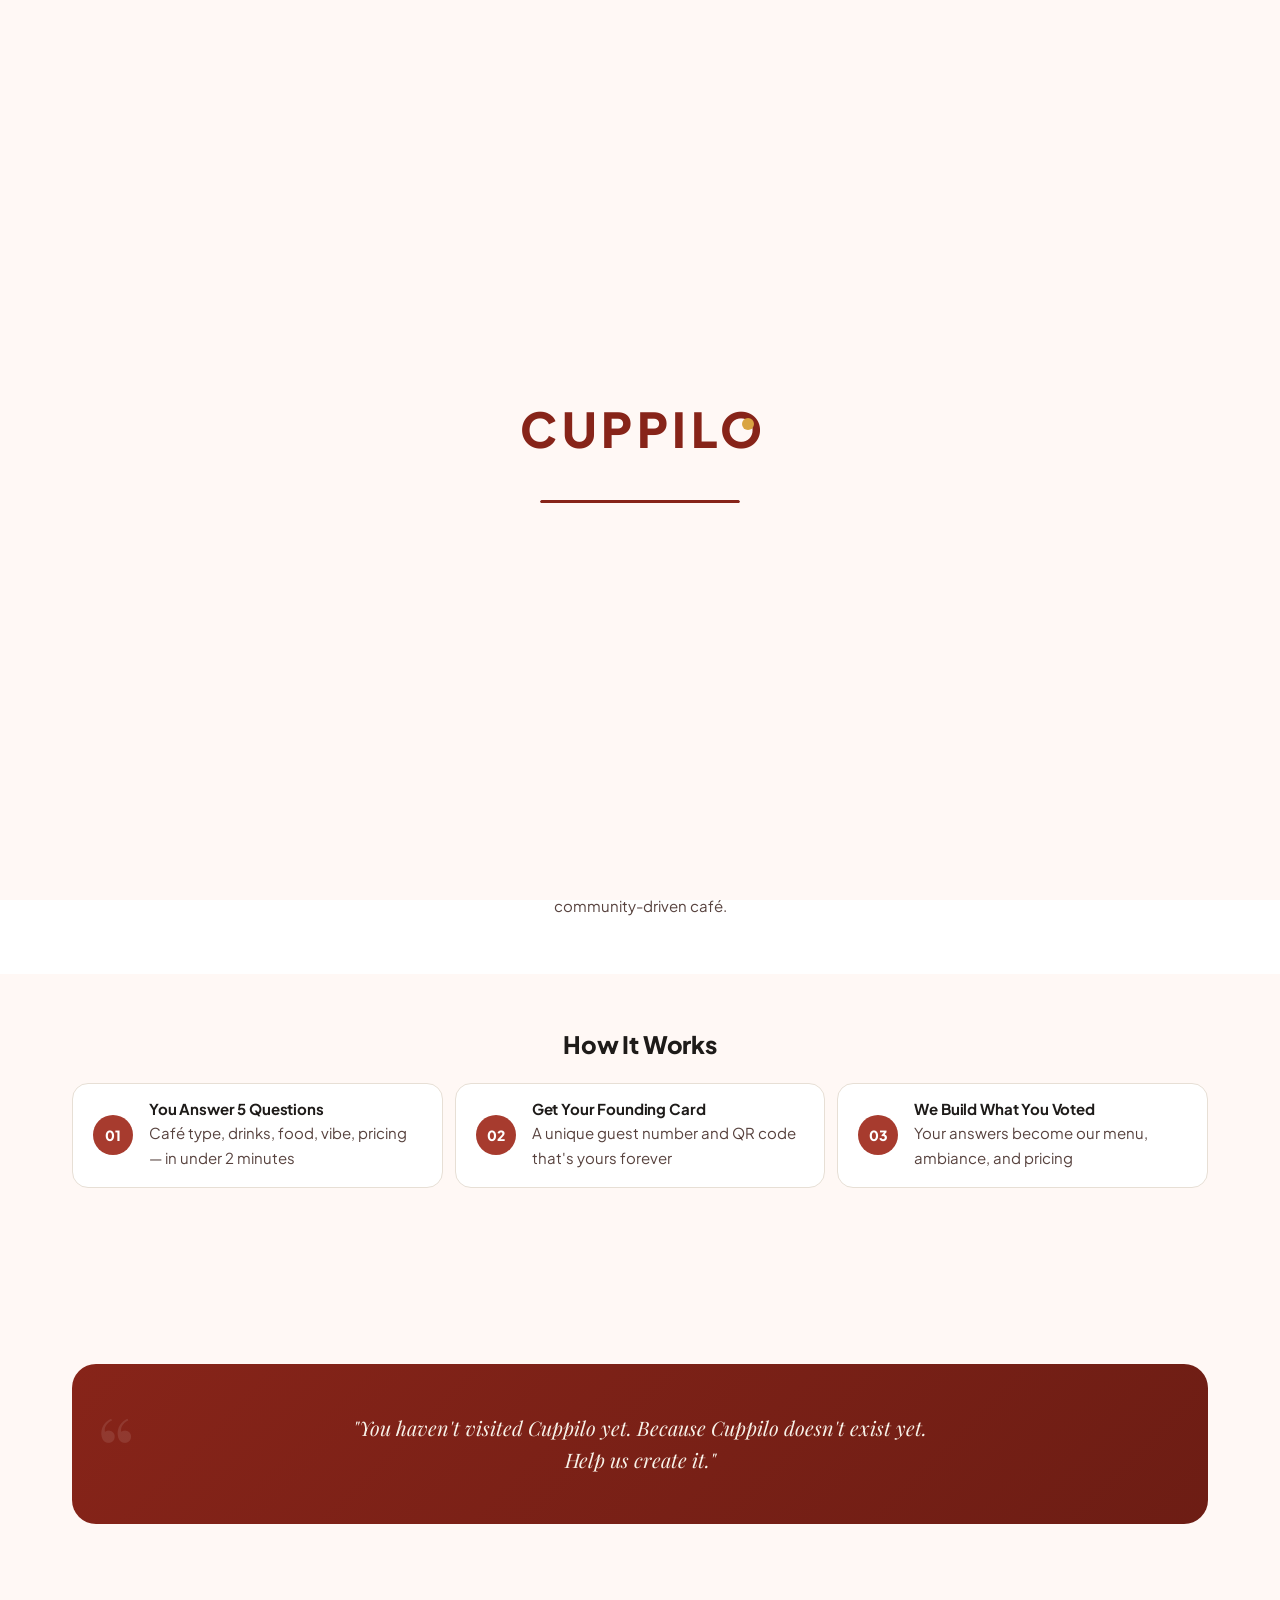
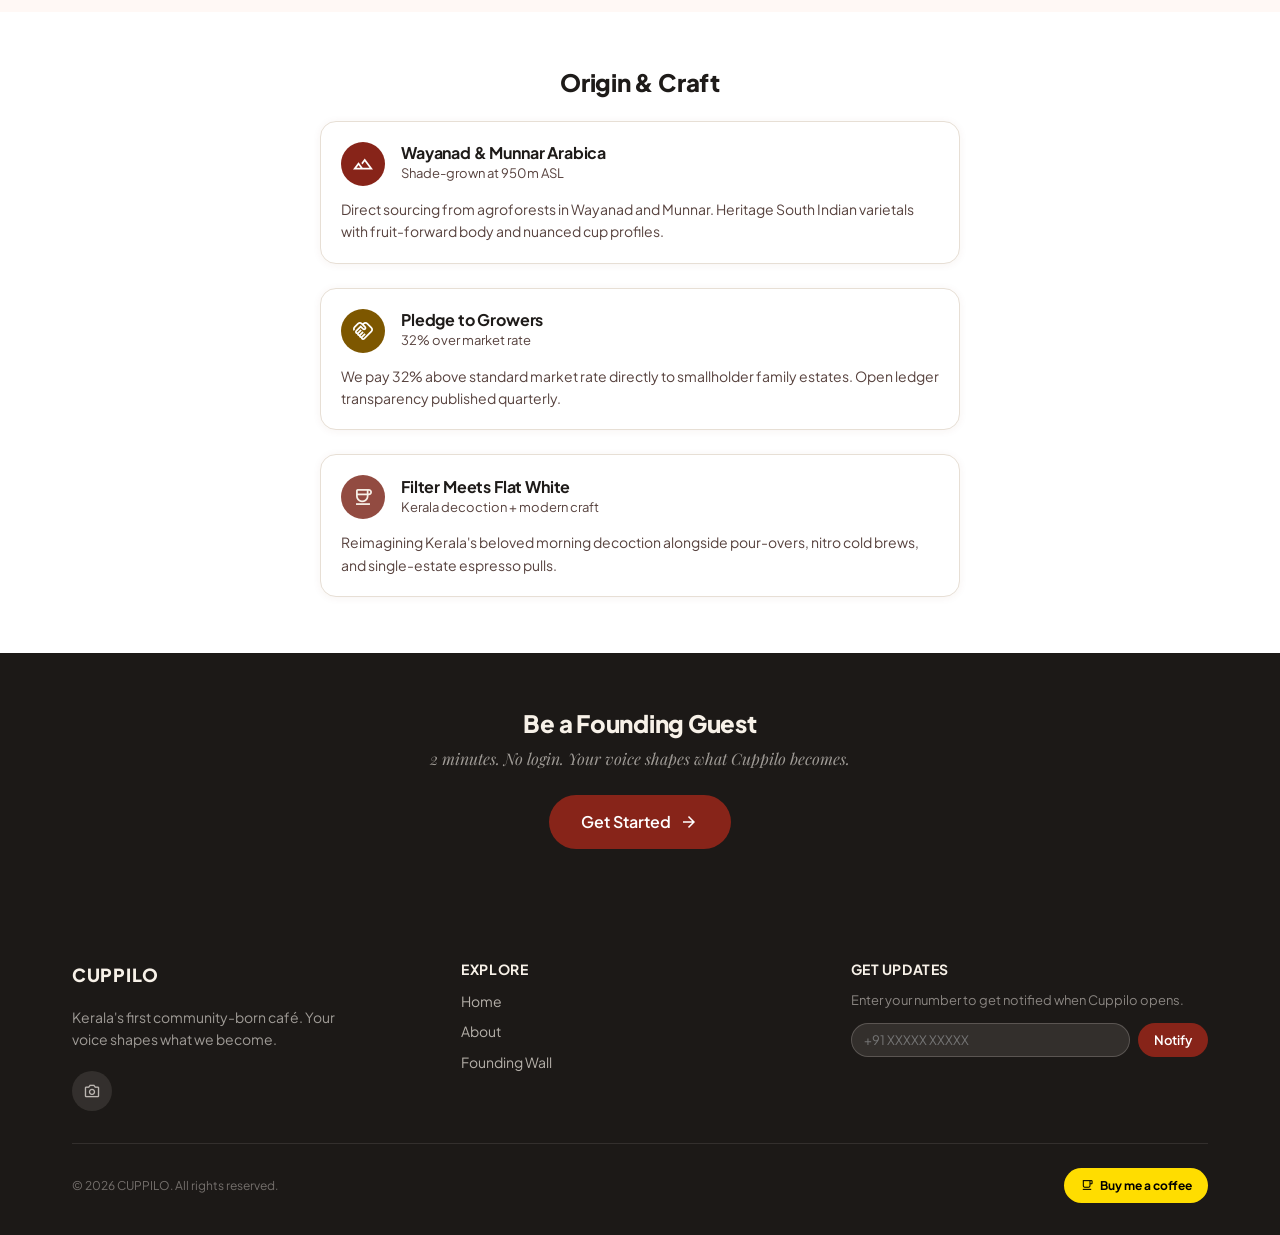
==== commit dc9b0678: "Full redesign: stitch-inspired design system, new splash (zoom+progress), minimal hero, unique QR pe" ====
--- a/about.html
+++ b/about.html
@@ -2,64 +2,40 @@
 <html lang="en" data-theme="light" data-lang="en">
 <head>
   <meta charset="utf-8"/>
-  <meta name="viewport" content="width=device-width, initial-scale=1.0"/>
+  <meta name="viewport" content="width=device-width, initial-scale=1.0, viewport-fit=cover"/>
   <title>About — CUPPILO</title>
   <meta name="description" content="The story behind CUPPILO — Kerala's first community-built specialty café."/>
   <meta name="robots" content="index, follow"/>
   <link rel="canonical" href="https://cuppilo.in/about.html"/>
-  <meta name="theme-color" content="#A93B2B"/>
+  <meta name="theme-color" content="#872419"/>
   <link rel="icon" type="image/svg+xml" href="img/favicon.svg"/>
   <meta property="og:type" content="website"/>
   <meta property="og:url" content="https://cuppilo.in/about.html"/>
   <meta property="og:title" content="About — CUPPILO"/>
   <meta property="og:description" content="The story behind CUPPILO — Kerala's first community-built specialty café."/>
-  <meta property="og:image" content="https://cuppilo.in/img/logo-en-light.png"/>
   <meta property="og:site_name" content="CUPPILO"/>
   <meta name="twitter:card" content="summary"/>
   <link rel="preconnect" href="https://fonts.googleapis.com"/>
   <link rel="preconnect" href="https://fonts.gstatic.com" crossorigin/>
-  <link href="https://fonts.googleapis.com/css2?family=Newsreader:ital,opsz,wght@0,6..72,400..600;1,6..72,400&family=Plus+Jakarta+Sans:wght@400;500;600;700;800&display=swap" rel="stylesheet"/>
+  <link href="https://fonts.googleapis.com/css2?family=Playfair+Display:ital,wght@0,400;0,500;0,600;0,700;1,400;1,500&family=Plus+Jakarta+Sans:wght@400;500;600;700;800&display=swap" rel="stylesheet"/>
   <link href="https://fonts.googleapis.com/css2?family=Material+Symbols+Outlined:opsz,wght,FILL,GRAD@20..48,100..700,0..1,-50..200" rel="stylesheet"/>
   <link rel="stylesheet" href="css/styles.css"/>
-  <style>
-    .about-hero{text-align:center;padding:4rem 1rem 3rem}
-    .about-hero h1{font-size:clamp(2rem,5vw,3rem);font-weight:800;color:var(--charcoal);margin-bottom:.75rem}
-    .about-hero h1 em{font-style:italic;font-family:'Newsreader',serif;color:var(--primary)}
-    .about-hero p{font-size:1.0625rem;color:var(--on-sv);max-width:32rem;margin:0 auto;line-height:1.7}
-    .about-section{padding:3rem 0}
-    .about-section h2{font-size:1.5rem;font-weight:800;color:var(--charcoal);margin-bottom:.75rem;text-align:center}
-    .about-section p{font-size:.9375rem;color:var(--on-sv);line-height:1.7;max-width:40rem;margin:0 auto}
-    .growth-track{display:flex;align-items:center;justify-content:center;gap:0;margin:2rem 0;flex-wrap:wrap}
-    .growth-step{text-align:center;padding:1.5rem 1rem;position:relative;flex:1;min-width:120px}
-    .growth-num{font-size:2.5rem;font-weight:800;color:var(--primary);line-height:1}
-    .growth-label{font-size:.8125rem;color:var(--on-sv);margin-top:.25rem}
-    .growth-arrow{font-size:1.5rem;color:var(--muted);flex-shrink:0}
-    .about-quote{background:linear-gradient(135deg,var(--primary),var(--primary-dark));border-radius:1.5rem;padding:3rem 2rem;color:var(--cream);text-align:center;margin:2rem 0;position:relative;overflow:hidden}
-    .about-quote::before{content:'"';position:absolute;top:.5rem;left:1.5rem;font-size:6rem;color:rgba(255,255,255,.1);font-family:'Newsreader',serif}
-    .about-quote blockquote{font-family:'Newsreader',serif;font-style:italic;font-size:1.25rem;line-height:1.6;position:relative;z-index:1;max-width:36rem;margin:0 auto}
-    .about-cta{text-align:center;padding:3rem 1rem;background:var(--charcoal);color:var(--cream)}
-    .about-cta h2{font-size:1.5rem;font-weight:800;margin-bottom:.5rem}
-    .about-cta p{font-family:'Newsreader',serif;font-style:italic;color:rgba(247,244,235,.6);margin-bottom:1.5rem}
-    .phone-popup-overlay{position:fixed;inset:0;background:rgba(0,0,0,.6);z-index:200;display:none;align-items:center;justify-content:center;backdrop-filter:blur(4px)}
-    .phone-popup-overlay.open{display:flex}
-    .phone-popup{background:var(--bg-card);border-radius:1.5rem;padding:2rem;max-width:360px;width:90%;text-align:center;box-shadow:0 25px 50px -12px rgba(0,0,0,.25)}
-    .phone-popup h3{font-size:1.125rem;font-weight:800;margin-bottom:.25rem}
-    .phone-popup p{font-size:.8125rem;color:var(--on-sv);margin-bottom:1rem}
-  </style>
 </head>
 <body>
 
   <div class="splash-screen" id="splash-screen">
-    <img src="img/logo-en-light.png" alt="CUPPILO" class="splash-logo">
-    <div class="splash-text" data-en="Before we open, you decide what we become." data-ml="തുറക്കുന്നതിന് മുമ്പ്, നിങ്ങൾ നിർണ്ണയിക്കുന്നു നമ്മൾ എന്താകണമെന്ന്.">Before we open, you decide what we become.</div>
-    <div class="splash-sub" data-en="Kerala's first community-built cafe" data-ml="കേരളത്തിലെ ആദ്യ കമ്മ്യൂണിറ്റി-നിർമ്മിച്ച കഫേ">Kerala's first community-built cafe</div>
+    <div class="splash-logo-wrap">
+      <svg class="splash-logo" viewBox="0 0 160 48" fill="none"><text x="0" y="34" font-family="'Plus Jakarta Sans',system-ui,sans-serif" font-weight="900" font-size="32" letter-spacing="3" fill="var(--primary)">CUPPILO</text><circle cx="152" cy="18" r="4" fill="var(--brass)"/></svg>
+    </div>
+    <div class="splash-progress"><div class="splash-progress-fill"></div></div>
   </div>
   <div class="name-card-overlay" id="name-card-overlay">
     <div class="name-card">
-      <h2 data-en="Welcome to CUPPILO" data-ml="CUPPILO-യിലേക്ക് സ്വാഗതം">Welcome to CUPPILO</h2>
-      <p data-en="What should we call you?" data-ml="നിങ്ങളെ എന്താണ് വിളിക്കേണ്ടത്?">What should we call you?</p>
+      <span class="material-symbols-outlined" style="font-size:40px;color:var(--primary);margin-bottom:.75rem">waving_hand</span>
+      <h2>Welcome to CUPPILO</h2>
+      <p>What should we call you?</p>
       <input type="text" id="name-card-input" class="input" placeholder="Your name" maxlength="30" onkeydown="if(event.key==='Enter')submitName()">
-      <button class="btn btn-primary" onclick="submitName()" data-en="Get Started" data-ml="ആരംഭിക്കുക">Get Started</button>
+      <button class="btn btn-primary" onclick="submitName()">Get Started</button>
     </div>
   </div>
 
@@ -67,54 +43,124 @@
 
   <main>
     <section class="about-hero">
-      <h1 data-en="The café that doesn't exist <em>...yet.</em>" data-ml="നിലവിലില്ലാത്ത കഫേ <em>...ഇതുവരെ.</em>">The café that doesn't exist <em>...yet.</em></h1>
-      <p data-en="We're building Kerala's first community-born specialty café. Not by investors. Not by consultants. By you." data-ml="ഞങ്ങൾ കേരളത്തിലെ ആദ്യ കമ്മ്യൂണിറ്റി-ജനിച്ച സ്പെഷ്യൽറ്റി കഫേ നിർമ്മിക്കുന്നു. നിക്ഷേപകരാലല്ല. കൺസൾട്ടന്റുമാരാലല്ല. നിങ്ങളാൽ.">We're building Kerala's first community-born specialty café. Not by investors. Not by consultants. By you.</p>
-    </section>
-
+      <h1 data-en="The café that doesn't exist <em>...yet.</em>" data-ml="\u0D28\u0D3F\u0D35\u0D3F\u0D32\u0D3F\u0D32\u0D3F\u0D32\u0D3F\u0D32\u0D3F\u0D32\u0D4D\u0D24\u0D4D \u0D15\u0D2B\u0D47 <em>...\u0D07\u0D24\u0D41\u0D35\u0D30\u0D46.</em>">The café that doesn't exist <em>...yet.</em></h1>
+      <p data-en="We're building Kerala's first community-born specialty café. Not by investors. Not by consultants. By you." data-ml="\u0D06\u0D35\u0D30\u0D4D \u0D15\u0D47\u0D30\u0D32\u0D3E\u0D24\u0D4D\u0D24\u0D3F\u0D32\u0D46 \u0D06\u0D26\u0D4D\u0D2F \u0D15\u0D2E\u0D4D\u0D2E\u0D4D\u0D2F\u0D42\u0D23\u0D3F\u0D1F\u0D3F-\u0D1C\u0D28\u0D3F\u0D1A\u0D4D\u0D1A \u0D38\u0D4D\u0D2A\u0D46\u0D37\u0D4D\u0D2F\u0D3E\u0D32\u0D4D\u0D3F \u0D15\u0D2B\u0D47 \u0D28\u0D3F\u0D30\u0D4D\u0D2E\u0D4D\u0D3F\u0D1A\u0D4D\u0D15\u0D4D\u0D15\u0D41\u0D28\u0D4D\u0D24\u0D41.">We're building Kerala's first community-born specialty café. Not by investors. Not by consultants. By you.</p>
+    </section>
+
+    <!-- The Concept -->
     <section class="about-section">
       <div class="container">
-        <h2 data-en="The Concept" data-ml="ആശയം">The Concept</h2>
-        <p data-en="Cupillo is a 1-year research campaign. We're asking Kerala what they actually want from a café — the drinks, the food, the vibe, the pricing. Every answer shapes what we build. When we open, the menu, ambiance, and prices will be exactly what the community asked for." data-ml="CUPPILO ഒരു 1-വർഷത്തെ ഗവേഷണ കാമ്പെയ്‌നാണ്. കേരളം യഥാർത്ഥത്തിൽ ഒരു കഫേയിൽ നിന്ന് എന്താണ് ആഗ്രഹിക്കുന്നതെന്ന് ഞങ്ങൾ ചോദിക്കുന്നു — പാനീയങ്ങൾ, ഭക്ഷണം, വൈബ്, വില. ഓരോ ഉത്തരവും ഞങ്ങൾ നിർമ്മിക്കുന്നതിനെ രൂപപ്പെടുത്തുന്നു.">Cupillo is a 1-year research campaign. We're asking Kerala what they actually want from a café — the drinks, the food, the vibe, the pricing. Every answer shapes what we build. When we open, the menu, ambiance, and prices will be exactly what the community asked for.</p>
-      </div>
-    </section>
-
-    <section class="about-section" style="background:var(--bg-card)">
-      <div class="container">
-        <h2 data-en="The Goal" data-ml="ലക്ഷ്യം">The Goal</h2>
+        <h2 data-en="The Concept" data-ml="\u0D06\u0D36\u0D2F\u0D02">The Concept</h2>
+        <p data-en="Cupillo is a 1-year research campaign. We're asking Kerala what they actually want from a café — the drinks, the food, the vibe, the pricing. Every answer shapes what we build. When we open, the menu, ambiance, and prices will be exactly what the community asked for." data-ml="CUPPILO \u0D12\u0D30\u0D41-\u0D35\u0D30\u0D37\u0D24\u0D4D\u0D24\u0D46 \u0D17\u0D35\u0D47\u0D37\u0D23 \u0D15\u0D3E\u0D2E\u0D4D\u0D2A\u0D46\u0D2F\u0D4D\u0D28\u0D3E\u0D23\u0D4D. \u0D06\u0D35\u0D30\u0D4D \u0D1A\u0D4B\u0D26\u0D3F\u0D15\u0D4D\u0D15\u0D41\u0D28\u0D4D\u0D24\u0D41 \u0D15\u0D47\u0D30\u0D32\u0D3E \u0D2F\u0D3E\u0D25\u0D3E\u0D30\u0D4D\u0D24\u0D4D\u0D24 \u0D06\u0D17\u0D4D\u0D30\u0D39\u0D3F\u0D1A\u0D4D\u0D1A\u0D41\u0D28\u0D4D\u0D24\u0D41 \u0D1E\u0D3E\u0D15\u0D4D\u0D15 \u0D15\u0D2B\u0D47\u0D2F\u0D3F\u0D32\u0D3F\u0DC3\u0DD0\u0D1A\u0D41\u0D1F\u0DD0\u0D23\u0D4D \u0D07\u0D1F\u0D3F\u0D28\u0D4D\u0D24\u0D41 — \u0D2A\u0D3E\u0D28\u0D40\u0D2F\u0D19\u0D4D\u0D23\u0D3E\u0D32\u0D4D, \u0D2D\u0D15\u0D4D\u0D37\u0D23\u0D02, \u0D35\u0D48\u0D2A\u0D4D, \u0D35\u0D3F\u0D32.">Cupillo is a 1-year research campaign. We're asking Kerala what they actually want from a café — the drinks, the food, the vibe, the pricing. Every answer shapes what we build. When we open, the menu, ambiance, and prices will be exactly what the community asked for.</p>
+      </div>
+    </section>
+
+    <!-- The Goal -->
+    <section class="about-section" style="background:var(--surface-card)">
+      <div class="container">
+        <h2 data-en="The Goal" data-ml="\u0D32\u0D15\u0D4D\u0D37\u0D4D\u0D2F\u0D02">The Goal</h2>
         <div class="growth-track">
           <div class="growth-step">
             <div class="growth-num">200</div>
-            <div class="growth-label" data-en="First voices" data-ml="ആദ്യ ശബ്ദങ്ങൾ">First voices</div>
+            <div class="growth-label" data-en="First voices" data-ml="\u0D06\u0D26\u0D4D\u0D2F \u0D36\u0D2C\u0D4D\u0D26\u0D19\u0D4D\u0D23\u0D3E\u0D35\u0D39\u0D3E\u0D30\u0D3E\u0D35\u0D3F\u0D32\u0D4D">First voices</div>
           </div>
           <div class="growth-arrow"><span class="material-symbols-outlined">arrow_forward</span></div>
           <div class="growth-step">
             <div class="growth-num">500</div>
-            <div class="growth-label" data-en="Community" data-ml="സമൂഹം">Community</div>
+            <div class="growth-label" data-en="Community" data-ml="\u0D38\u0D2E\u0D42\u0D39\u0D02">Community</div>
           </div>
           <div class="growth-arrow"><span class="material-symbols-outlined">arrow_forward</span></div>
           <div class="growth-step">
             <div class="growth-num">1000</div>
-            <div class="growth-label" data-en="Ready to open" data-ml="തുറക്കാൻ തയ്യാർ">Ready to open</div>
-          </div>
-        </div>
-        <p style="text-align:center" data-en="Once we reach 1000 founding guests, we'll have enough data to open Kerala's most community-driven café." data-ml="1000 സ്ഥാപക അതിഥികളിലെത്തുമ്പോൾ, കേരളത്തിലെ ഏറ്റവും കമ്മ്യൂണിറ്റി-ചാലിച്ച കഫേ തുറക്കാൻ ഞങ്ങൾക്ക് മതിയായ ഡേറ്റ ഉണ്ടാകും.">Once we reach 1000 founding guests, we'll have enough data to open Kerala's most community-driven café.</p>
-      </div>
-    </section>
-
+            <div class="growth-label" data-en="Ready to open" data-ml="\u0D24\u0D41\u0D31\u0D15\u0D4D\u0D15\u0D3E\u0D28\u0D4D \u0D24\u0D2F\u0D4D\u0D2F\u0D3E\u0D30\u0D4D">Ready to open</div>
+          </div>
+        </div>
+        <p style="text-align:center" data-en="Once we reach 1000 founding guests, we'll have enough data to open Kerala's most community-driven café." data-ml="1000 \u0D38\u0D4D\u0D25\u0D3E\u0D2A\u0D15 \u0D05\u0D24\u0D3F\u0D3F\u0D3F\u0D4D\u0D25\u0D3F\u0D35\u0D3F\u0D32\u0D3F\u0D3F\u0D32\u0D3F\u0D3E\u0D35\u0D3F\u0D32\u0D3F\u0D32\u0D3F\u0D3E\u0D35\u0D3F\u0D32\u0D3F\u0D4D \u0D05\u0D3F\u0D32\u0D3E\u0D32\u0D4D\u0D24\u0D4D, \u0D15\u0D47\u0D30\u0D32\u0D3E\u0D24\u0D4D\u0D24\u0D3F\u0D35\u0D3F\u0D32\u0D46 \u0D0F\u0D31\u0D4D\u0D31\u0D35\u0D3E\u0D2E\u0D3F \u0D15\u0D2E\u0D4D\u0D2E\u0D4D\u0D2F\u0D42\u0D23\u0D3F\u0D1F\u0D3F-\u0D1A\u0D3E\u0D32\u0D3F\u0D1A\u0D4D\u0D1A \u0D15\u0D2B\u0D47 \u0D24\u0D41\u0D31\u0D15\u0D3E\u0D28\u0D4D \u0D14\u0D34\u0D48 \u0D2E\u0D24\u0D3F\u0D3F\u0DAF \u0D21\u0D47\u0D1F\u0D3E \u0D09\u0D23\u0D4D\u0D1F\u0DC1\u0D2F\u0DD2\u0D02.">Once we reach 1000 founding guests, we'll have enough data to open Kerala's most community-driven café.</p>
+      </div>
+    </section>
+
+    <!-- How It Works -->
     <section class="about-section">
       <div class="container">
+        <h2 data-en="How It Works" data-ml="\u0D0E\u0D39\u0D3E \u0D35\u0D3E\u0D1F\u0D41\u0D28\u0D4D\u0D24\u0D41">How It Works</h2>
+        <div class="steps-track" style="margin-top:1.5rem">
+          <div class="step-item">
+            <div class="step-num">01</div>
+            <div class="step-text"><h3>You Answer 5 Questions</h3><p>Café type, drinks, food, vibe, pricing — in under 2 minutes</p></div>
+          </div>
+          <div class="step-item">
+            <div class="step-num">02</div>
+            <div class="step-text"><h3>Get Your Founding Card</h3><p>A unique guest number and QR code that's yours forever</p></div>
+          </div>
+          <div class="step-item">
+            <div class="step-num">03</div>
+            <div class="step-text"><h3>We Build What You Voted</h3><p>Your answers become our menu, ambiance, and pricing</p></div>
+          </div>
+        </div>
+      </div>
+    </section>
+
+    <!-- Quote -->
+    <section class="about-section">
+      <div class="container">
         <div class="about-quote">
-          <blockquote data-en="&quot;You haven't visited Cuppilo yet. Because Cuppilo doesn't exist yet. Help us create it.&quot;" data-ml="&quot;നിങ്ങൾ ഇതുവരെ CUPPILO സന്ദർശിച്ചിട്ടില്ല. കാരണം CUPPILO ഇപ്പോൾ നിലവിലില്ല. അത് സൃഷ്ടിക്കാൻ സഹായിക്കൂ.&quot;">"You haven't visited Cuppilo yet. Because Cuppilo doesn't exist yet. Help us create it."</blockquote>
-        </div>
-      </div>
-    </section>
-
+          <blockquote data-ml="&quot;\u0D28\u0D3F\u0D19\u0D4D\u0D19\u0D33\u0D4D \u0D07\u0D24\u0D41\u0D35\u0D30\u0D46 CUPPILO \u0D38\u0D28\u0D4D\u0D26\u0D30\u0D4D\u0D36\u0D3F\u0D1A\u0D4D\u0D1A\u0D3F\u0D1F\u0D4D\u0D1F\u0D3F\u0D32\u0D4D. \u0D15\u0D3E\u0D30\u0D23\u0D02 CUPPILO \u0D07\u0D2A\u0D4D\u0D2A\u0D4B\u0D32\u0D4D \u0D28\u0D3F\u0D35\u0D3F\u0D32\u0D3F\u0D35\u0D3F\u0D32\u0D3F\u0D35\u0D3F\u0D32\u0D3F\u0D35\u0D3F\u0D32\u0D4D\u0D24\u0D4D. \u0D05\u0D24\u0D4D \u0D38\u0D43\u0D37\u0D4D\u0D1F\u0D3F\u0D15\u0D4D\u0D15\u0D3E\u0D28\u0D4D \u0D38\u0D39\u0D3E\u0D2F\u0D3F\u0D15\u0D4D\u0D15\u0D42.&quot;">"You haven't visited Cuppilo yet. Because Cuppilo doesn't exist yet. Help us create it."</blockquote>
+        </div>
+      </div>
+    </section>
+
+    <!-- Origin & Craft -->
+    <section class="about-section" style="background:var(--surface-card)">
+      <div class="container">
+        <h2 data-en="Origin & Craft" data-ml="\u0D09\u0D24\u0D4D\u0D2D\u0D35\u0D02 \u0D14\u0D30\u0D4D \u0D1A\u0D3F\u0DAF\u0D3E\u0D30\u0D4D\u0D24\u0D4D">Origin & Craft</h2>
+        <div style="display:grid;grid-template-columns:1fr;gap:1.5rem;margin-top:1.5rem;max-width:640px;margin-left:auto;margin-right:auto">
+          <div class="card">
+            <div style="display:flex;align-items:center;gap:1rem;margin-bottom:.75rem">
+              <div style="width:44px;height:44px;border-radius:50%;background:var(--primary);display:flex;align-items:center;justify-content:center;flex-shrink:0">
+                <span class="material-symbols-outlined" style="color:var(--on-p);font-size:22px">landscape</span>
+              </div>
+              <div>
+                <h3 style="font-size:1rem;font-weight:700">Wayanad & Munnar Arabica</h3>
+                <p style="font-size:.8125rem;color:var(--on-sv)">Shade-grown at 950m ASL</p>
+              </div>
+            </div>
+            <p style="font-size:.875rem;color:var(--on-sv);line-height:1.6">Direct sourcing from agroforests in Wayanad and Munnar. Heritage South Indian varietals with fruit-forward body and nuanced cup profiles.</p>
+          </div>
+          <div class="card">
+            <div style="display:flex;align-items:center;gap:1rem;margin-bottom:.75rem">
+              <div style="width:44px;height:44px;border-radius:50%;background:var(--secondary);display:flex;align-items:center;justify-content:center;flex-shrink:0">
+                <span class="material-symbols-outlined" style="color:var(--on-secondary);font-size:22px">handshake</span>
+              </div>
+              <div>
+                <h3 style="font-size:1rem;font-weight:700">Pledge to Growers</h3>
+                <p style="font-size:.8125rem;color:var(--on-sv)">32% over market rate</p>
+              </div>
+            </div>
+            <p style="font-size:.875rem;color:var(--on-sv);line-height:1.6">We pay 32% above standard market rate directly to smallholder family estates. Open ledger transparency published quarterly.</p>
+          </div>
+          <div class="card">
+            <div style="display:flex;align-items:center;gap:1rem;margin-bottom:.75rem">
+              <div style="width:44px;height:44px;border-radius:50%;background:var(--tertiary-container);display:flex;align-items:center;justify-content:center;flex-shrink:0">
+                <span class="material-symbols-outlined" style="color:var(--cream);font-size:22px">coffee</span>
+              </div>
+              <div>
+                <h3 style="font-size:1rem;font-weight:700">Filter Meets Flat White</h3>
+                <p style="font-size:.8125rem;color:var(--on-sv)">Kerala decoction + modern craft</p>
+              </div>
+            </div>
+            <p style="font-size:.875rem;color:var(--on-sv);line-height:1.6">Reimagining Kerala's beloved morning decoction alongside pour-overs, nitro cold brews, and single-estate espresso pulls.</p>
+          </div>
+        </div>
+      </div>
+    </section>
+
+    <!-- CTA -->
     <section class="about-cta">
       <div class="container">
-        <h2 data-en="Be a Founding Guest" data-ml="ഒരു സ്ഥാപക അതിഥിയാകൂ">Be a Founding Guest</h2>
-        <p data-en="2 minutes. No login. Your voice shapes what Cuppilo becomes." data-ml="2 മിനിറ്റ്. ലോഗിൻ ഇല്ല. നിങ്ങളുടെ ശബ്ദം CUPPILO എന്താകണമെന്ന് രൂപപ്പെടുത്തുന്നു.">2 minutes. No login. Your voice shapes what Cuppilo becomes.</p>
+        <h2 data-en="Be a Founding Guest" data-ml="\u0D12\u0D30\u0D41 \u0D38\u0D4D\u0D25\u0D3E\u0D2A\u0D15 \u0D05\u0D24\u0D3F\u0D3F\u0D3F\u0D4D\u0D25\u0D3F\u0D2F\u0D3E\u0D15\u0D4D\u0D15\u0D3E\u0D31\u0D4D\u0D15\u0D3E\u0D31\u0D4D">Be a Founding Guest</h2>
+        <p data-en="2 minutes. No login. Your voice shapes what Cuppilo becomes." data-ml="2 \u0D2E\u0D3F\u0D23\u0D3F\u0D1F\u0D4D. \u0D32\u0D4B\u0D17\u0D3F\u0D28\u0D4D \u0D07\u0D32\u0D4D\u0D32. \u0D28\u0D3F\u0D19\u0D4D\u0D19\u0D3D \u0D36\u0D2C\u0D4D\u0D26\u0D02 CUPPILO \u0D0E\u0D24\u0D4D\u0D24\u0D3E\u0D15\u0D23\u0D30\u0D4D \u0D30\u0D42\u0D2A\u0D2A\u0D4D\u0D2A\u0D46\u0D1F\u0D4D\u0D1F\u0D41\u0D28\u0D4D\u0D24\u0D41.">2 minutes. No login. Your voice shapes what Cuppilo becomes.</p>
         <a href="index.html" class="btn btn-primary" style="padding:.875rem 2rem;font-size:1rem">
-          <span data-en="Get Started" data-ml="ആരംഭിക്കുക">Get Started</span>
+          Get Started
           <span class="material-symbols-outlined" style="font-size:20px">arrow_forward</span>
         </a>
       </div>
@@ -123,28 +169,24 @@
 
   <footer class="footer" id="footer"></footer>
 
-  <!-- Phone Number Popup -->
-  <div class="phone-popup-overlay" id="phone-popup">
-    <div class="phone-popup">
+  <div class="phone-popup-overlay" id="phone-popup" style="position:fixed;inset:0;background:rgba(0,0,0,.5);backdrop-filter:blur(8px);z-index:200;display:none;align-items:center;justify-content:center">
+    <div style="background:var(--surface-card);border-radius:1.5rem;padding:2rem;max-width:360px;width:90%;text-align:center;box-shadow:0 25px 50px -12px rgba(0,0,0,.25)">
       <span class="material-symbols-outlined" style="font-size:36px;color:var(--primary);margin-bottom:.5rem">phone_android</span>
-      <h3 data-en="Stay in the loop" data-ml="ലൂപ്പിൽ തുടരുക">Stay in the loop</h3>
-      <p data-en="Get notified when Cuppilo opens. No spam, ever." data-ml="CUPPILO തുറക്കുമ്പോൾ അറിയിക്കൂ. സ്പാം ഇല്ല, ഒരിക്കലും.">Get notified when Cuppilo opens. No spam, ever.</p>
+      <h3 style="font-size:1.125rem;font-weight:800;margin-bottom:.25rem">Stay in the loop</h3>
+      <p style="font-size:.8125rem;color:var(--on-sv);margin-bottom:1rem">Get notified when Cuppilo opens. No spam, ever.</p>
       <form onsubmit="submitAboutPhone(event)" style="display:flex;gap:.5rem">
         <input type="tel" id="about-phone" class="input" placeholder="+91 XXXXX XXXXX" required style="flex:1"/>
-        <button type="submit" class="btn btn-primary" data-en="Notify" data-ml="അറിയിക്കൂ">Notify</button>
+        <button type="submit" class="btn btn-primary">Notify</button>
       </form>
-      <button onclick="closePhonePopup()" style="margin-top:.75rem;background:none;border:none;color:var(--on-sv);font-size:.8125rem;cursor:pointer" data-en="Maybe later" data-ml="പിന്നീട്">Maybe later</button>
+      <button onclick="closePhonePopup()" style="margin-top:.75rem;background:none;border:none;color:var(--on-sv);font-size:.8125rem;cursor:pointer">Maybe later</button>
     </div>
   </div>
 
   <script src="js/supabase-config.js"></script>
   <script src="js/shared.js"></script>
   <script>
-    function openPhonePopup() {
-      document.getElementById('phone-popup').classList.add('open');
-    }
     function closePhonePopup() {
-      document.getElementById('phone-popup').classList.remove('open');
+      document.getElementById('phone-popup').style.display = 'none';
     }
     async function submitAboutPhone(e) {
       e.preventDefault();
@@ -158,13 +200,12 @@
         showToast('Something went wrong.', 'error');
       }
     }
-    // Show phone popup after 10 seconds
     setTimeout(function() {
       if (!localStorage.getItem('cuppilo_phone_asked')) {
-        openPhonePopup();
+        document.getElementById('phone-popup').style.display = 'flex';
         localStorage.setItem('cuppilo_phone_asked', '1');
       }
-    }, 10000);
+    }, 12000);
     document.addEventListener('DOMContentLoaded', function() {
       initPage('about');
     });
--- a/css/styles.css
+++ b/css/styles.css
@@ -1,110 +1,97 @@
-/* CUPPILO Design System — Light + Dark Mode */
-@import url('https://fonts.googleapis.com/css2?family=Newsreader:ital,opsz,wght@0,6..72,400..600;1,6..72,400&family=Plus+Jakarta+Sans:wght@400;500;600;700;800&display=swap');
+/* CUPPILO Design System — Stitch-Inspired Material Design 3 */
+@import url('https://fonts.googleapis.com/css2?family=Playfair+Display:ital,wght@0,400;0,500;0,600;0,700;1,400;1,500&family=Plus+Jakarta+Sans:wght@400;500;600;700;800&display=swap');
 @import url('https://fonts.googleapis.com/css2?family=Material+Symbols+Outlined:opsz,wght,FILL,GRAD@20..48,100..700,0..1,-50..200&display=swap');
 
 *,*::before,*::after{box-sizing:border-box;margin:0;padding:0}
-html{scroll-behavior:smooth;-webkit-text-size-adjust:100%}
+html{scroll-behavior:smooth;-webkit-text-size-adjust:100%;overscroll-behavior:none}
 body{font-family:'Plus Jakarta Sans',system-ui,sans-serif;line-height:1.6;-webkit-font-smoothing:antialiased;overflow-x:hidden;transition:background .3s,color .3s}
 ::-webkit-scrollbar{display:none}
 body{scrollbar-width:none}
 
 /* ── LIGHT MODE ── */
 :root{
-  --bg:#F7F4EB;--bg-surface:#fff8f8;--bg-card:#ffffff;--bg-canvas:#F7F4EB;
-  --primary:#A93B2B;--primary-dark:#882E21;--cream:#F7F4EB;--brass:#C89D5C;
-  --charcoal:#231F20;--muted:#E8E2D2;--brass-soft:#F4EBD9;
-  --surface-c:#f5eced;--surface-l:#fbf1f2;--surface-h:#efe6e7;
-  --on-s:#1e1b1c;--on-sv:#57423e;--on-card:#231F20;
-  --success:#2D6A4F;--live:#E0533C;--outline:#8b716d;
-  --nav-bg:rgba(247,244,235,.95);--nav-border:#E8E2D2;
-  --bar-bg:rgba(35,31,32,.95);--bar-text:#F7F4EB;--bar-muted:#E8E2D2;
-  --shadow:0 4px 16px -2px rgba(35,31,32,.06);
-  --shadow-lg:0 10px 24px -4px rgba(169,59,43,.12);
-  --input-bg:#ffffff;--input-border:#E8E2D2;
-  --chip-bg:#F7F4EB;--chip-border:#E8E2D2;--chip-text:#231F20;
-  --chip-active-bg:#231F20;--chip-active-text:#F7F4EB;
+  --bg:#fff8f5;--bg-surface:#fff8f5;--bg-card:#ffffff;--bg-canvas:#fff8f5;
+  --primary:#872419;--primary-dark:#6d1d14;--primary-container:#a73b2e;
+  --cream:#F7F1E8;--brass:#D9A441;--brass-dim:#f5bd58;
+  --charcoal:#1e1b19;--muted:#E7DFD5;--brass-soft:#ffdeaa;
+  --surface:#fff8f5;--surface-c:#f4ece8;--surface-l:#faf2ee;--surface-h:#eee7e3;
+  --surface-highest:#e9e1dd;--surface-card:#ffffff;--surface-dark:#1C1917;
+  --on-s:#1e1b19;--on-sv:#57423e;--on-card:#1e1b19;
+  --on-p:#ffffff;--on-pc:#ffcfc8;
+  --secondary:#7d5700;--secondary-container:#ffc55f;--on-secondary:#ffffff;--on-sc:#755100;
+  --tertiary:#75342b;--tertiary-container:#924b41;
+  --success:#2D6A4F;--live:#E0533C;--outline:#8b716d;--error:#ba1a1a;
+  --nav-bg:rgba(247,241,232,.85);--nav-border:#E7DFD5;
+  --shadow:0 1px 8px rgba(115,51,42,.06);--shadow-lg:0 8px 24px rgba(115,51,42,.12);
+  --input-bg:#ffffff;--input-border:#E7DFD5;
 }
 [data-theme="dark"]{
-  --bg:#1a1a1a;--bg-surface:#222;--bg-card:#2a2a2a;--bg-canvas:#1a1a1a;
-  --primary:#E0533C;--primary-dark:#FF6B4A;--cream:#1a1a1a;--brass:#D4A84B;
-  --charcoal:#F0ECE4;--muted:#3a3a3a;--brass-soft:#3a3020;
-  --surface-c:#252525;--surface-l:#2e2e2e;--surface-h:#333;
-  --on-s:#F0ECE4;--on-sv:#a09890;--on-card:#F0ECE4;
-  --success:#4CAF7D;--live:#FF6B4A;--outline:#666;
-  --nav-bg:rgba(26,26,26,.95);--nav-border:#333;
-  --bar-bg:rgba(26,26,26,.95);--bar-text:#F0ECE4;--bar-muted:#666;
-  --shadow:0 4px 16px -2px rgba(0,0,0,.3);
-  --shadow-lg:0 10px 24px -4px rgba(0,0,0,.4);
-  --input-bg:#333;--input-border:#555;
-  --chip-bg:#333;--chip-border:#444;--chip-text:#F0ECE4;
-  --chip-active-bg:#E0533C;--chip-active-text:#fff;
+  --bg:#1C1917;--bg-surface:#1C1917;--bg-card:#292524;--bg-canvas:#1C1917;
+  --primary:#ffb4a8;--primary-dark:#ffcfc8;--primary-container:#a73b2e;
+  --cream:#1C1917;--brass:#f5bd58;--brass-dim:#D9A441;
+  --charcoal:#F7F1E8;--muted:#44403C;--brass-soft:#3a3020;
+  --surface:#1C1917;--surface-c:#292524;--surface-l:#292524;--surface-h:#44403C;
+  --surface-highest:#57534e;--surface-card:#292524;--surface-dark:#F7F1E8;
+  --on-s:#F7F1E8;--on-sv:#A8A29E;--on-card:#F7F1E8;
+  --on-p:#1e1b19;--on-pc:#a73b2e;
+  --secondary:#f5bd58;--secondary-container:#D9A441;--on-secondary:#1e1b19;--on-sc:#271900;
+  --tertiary:#ffb4a8;--tertiary-container:#924b41;
+  --success:#4CAF7D;--live:#FF6B4A;--outline:#78716C;--error:#ffdad6;
+  --nav-bg:rgba(28,25,23,.85);--nav-border:#44403C;
+  --shadow:0 1px 8px rgba(0,0,0,.3);--shadow-lg:0 8px 24px rgba(0,0,0,.4);
+  --input-bg:#44403C;--input-border:#57534e;
 }
 body{background:var(--bg);color:var(--on-s)}
 
-.container{max-width:1080px;margin:0 auto;padding:0 1rem}
-@media(min-width:768px){.container{padding:0 2rem}}
-
-h1,h2,h3,h4{font-weight:800;letter-spacing:-0.02em;line-height:1.2}
-.font-editorial{font-family:'Newsreader',serif;font-style:italic}
+.container{max-width:1200px;margin:0 auto;padding:0 1rem}
+@media(min-width:768px){.container{padding:0 1.5rem}}
+@media(min-width:1024px){.container{padding:0 2rem}}
+
+h1,h2,h3,h4{font-weight:700;letter-spacing:-0.01em;line-height:1.2}
 
 /* ── BUTTONS ── */
-.btn{display:inline-flex;align-items:center;justify-content:center;gap:.5rem;padding:.75rem 1.5rem;border-radius:.5rem;font-weight:600;font-size:.875rem;text-decoration:none;cursor:pointer;transition:all .2s;border:none;min-height:48px;font-family:inherit}
+.btn{display:inline-flex;align-items:center;justify-content:center;gap:.5rem;padding:.75rem 1.5rem;border-radius:9999px;font-weight:600;font-size:.875rem;text-decoration:none;cursor:pointer;transition:all .2s;border:none;min-height:48px;font-family:inherit}
 .btn:active{transform:scale(.97)}
-.btn-primary{background:var(--primary);color:#fff}
-.btn-primary:hover{background:var(--primary-dark)}
+.btn-primary{background:var(--primary);color:var(--on-p)}
+.btn-primary:hover{background:var(--primary-dark);box-shadow:var(--shadow-lg)}
 .btn-outline{background:transparent;border:1.5px solid var(--primary);color:var(--primary)}
-.btn-brass{background:var(--charcoal);color:var(--brass)}
+.btn-brass{background:var(--secondary);color:var(--on-secondary)}
+.btn-dark{background:var(--charcoal);color:var(--cream)}
 .btn-sm{padding:.5rem 1rem;font-size:.8125rem;min-height:36px}
 .btn-block{width:100%}
+.btn-icon{width:44px;height:44px;padding:0;border-radius:50%}
 
 /* ── CARDS ── */
-.card{background:var(--bg-card);border-radius:1rem;padding:1.25rem;border:1px solid var(--muted);box-shadow:var(--shadow);transition:all .3s}
-
-/* ── PILLS ── */
-.pill{display:inline-flex;align-items:center;gap:.375rem;padding:.25rem .75rem;border-radius:9999px;font-size:.75rem;font-weight:600}
-.pill-live{background:var(--brass-soft);color:var(--on-s)}
-.pill-primary{background:var(--primary);color:#fff}
+.card{background:var(--surface-card);border-radius:1rem;padding:1.25rem;border:1px solid var(--muted);box-shadow:var(--shadow);transition:all .3s}
+.card-sm{padding:1rem;border-radius:.75rem}
+
+/* ── CHIPS ── */
+.chip{display:inline-flex;align-items:center;gap:.375rem;padding:.375rem .75rem;border-radius:9999px;font-size:.75rem;font-weight:600;cursor:pointer;transition:all .2s;border:1px solid var(--muted);background:var(--surface-card);color:var(--on-s)}
+.chip.active{background:var(--primary);color:var(--on-p);border-color:var(--primary)}
 
 /* ── PROGRESS ── */
 .progress-bar{width:100%;height:6px;background:var(--surface-h);border-radius:9999px;overflow:hidden}
 .progress-fill{height:100%;background:var(--primary);border-radius:9999px;transition:width .7s ease}
 
-/* ── RANGE SLIDER ── */
-input[type="range"]{-webkit-appearance:none;appearance:none;width:100%;height:6px;border-radius:9999px;background:var(--muted);outline:none;cursor:pointer}
-input[type="range"]::-webkit-slider-thumb{-webkit-appearance:none;width:22px;height:22px;border-radius:50%;background:var(--primary);border:3px solid var(--bg-card);box-shadow:0 2px 8px rgba(0,0,0,.2);cursor:pointer;transition:transform .15s}
-input[type="range"]::-webkit-slider-thumb:active{transform:scale(1.15)}
-input[type="range"]::-moz-range-thumb{width:22px;height:22px;border-radius:50%;background:var(--primary);border:3px solid var(--bg-card);box-shadow:0 2px 8px rgba(0,0,0,.2);cursor:pointer}
-
-/* ── CHIPS ── */
-.chip{display:inline-flex;align-items:center;gap:.375rem;padding:.5rem 1rem;border-radius:9999px;font-size:.8125rem;font-weight:600;cursor:pointer;transition:all .2s;border:1px solid var(--chip-border);background:var(--chip-bg);color:var(--chip-text)}
-.chip.active{background:var(--chip-active-bg);color:var(--chip-active-text);border-color:var(--chip-active-bg)}
-
-/* ── MODAL ── */
-.modal-overlay{position:fixed;inset:0;z-index:50;background:rgba(0,0,0,.6);backdrop-filter:blur(4px);display:none;align-items:center;justify-content:center;padding:1rem}
-.modal-overlay.active{display:flex}
-.modal{background:var(--bg-card);border-radius:1.5rem;max-width:32rem;width:100%;padding:2rem;box-shadow:0 25px 50px -12px rgba(0,0,0,.25);max-height:90vh;overflow-y:auto;position:relative}
-.modal-close{position:absolute;top:1rem;right:1rem;background:none;border:none;cursor:pointer;color:var(--on-sv);padding:.25rem}
-
 /* ── INPUTS ── */
-.input{width:100%;padding:.75rem 1rem;border-radius:.5rem;border:1px solid var(--input-border);background:var(--input-bg);font-family:inherit;font-size:.9375rem;color:var(--on-s);transition:all .2s;min-height:48px}
-.input:focus{outline:none;border-color:var(--primary);box-shadow:0 0 0 3px rgba(169,59,43,.15)}
-textarea.input{resize:none;min-height:80px}
+.input{width:100%;padding:.75rem 1rem;border-radius:.75rem;border:1.5px solid var(--input-border);background:var(--input-bg);font-family:inherit;font-size:.9375rem;color:var(--on-s);transition:all .2s;min-height:48px}
+.input:focus{outline:none;border-color:var(--primary);box-shadow:0 0 0 3px rgba(135,36,25,.1)}
 
 /* ── TOAST ── */
 @keyframes slideUp{from{opacity:0;transform:translate(-50%,16px)}to{opacity:1;transform:translate(-50%,0)}}
-.toast{position:fixed;bottom:2rem;left:50%;transform:translateX(-50%);padding:.75rem 1.5rem;border-radius:9999px;font-size:.875rem;font-weight:600;z-index:1000;box-shadow:0 8px 24px rgba(0,0,0,.2);animation:slideUp .3s ease;display:flex;align-items:center;gap:.5rem}
-.toast-success{background:#2D6A4F;color:white}
-.toast-error{background:#ba1a1a;color:white}
+.toast{position:fixed;bottom:2rem;left:50%;transform:translateX(-50%);padding:.75rem 1.25rem;border-radius:9999px;font-size:.875rem;font-weight:600;z-index:1000;box-shadow:var(--shadow-lg);animation:slideUp .3s ease;display:flex;align-items:center;gap:.5rem}
+.toast-success{background:var(--success);color:white}
+.toast-error{background:var(--error);color:white}
 
 /* ── NAVBAR ── */
-.navbar{position:sticky;top:0;z-index:40;background:var(--nav-bg);backdrop-filter:blur(12px);border-bottom:1px solid var(--nav-border);transition:background .3s,border-color .3s}
-.nav-link{padding:.375rem .75rem;border-radius:9999px;font-size:.8125rem;font-weight:600;text-decoration:none;transition:all .2s}
-.nav-link.active{background:var(--primary);color:#fff}
-.nav-link:not(.active){color:var(--on-sv)}
-.nav-link:not(.active):hover{background:var(--surface-h)}
+.navbar{position:sticky;top:0;z-index:40;background:var(--nav-bg);backdrop-filter:blur(20px);-webkit-backdrop-filter:blur(20px);border-bottom:1px solid var(--nav-border);transition:background .3s,border-color .3s}
+.nav-link{padding:.5rem 1rem;border-radius:9999px;font-size:.875rem;font-weight:600;text-decoration:none;transition:all .2s;color:var(--on-sv)}
+.nav-link.active{background:var(--primary-container);color:var(--on-p)}
+.nav-link:not(.active):hover{background:var(--surface-h);color:var(--on-s)}
+.nav-logo-text{font-size:1.125rem;font-weight:800;letter-spacing:.04em;text-transform:uppercase;color:var(--primary);text-decoration:none}
 
 /* Logo in navbar */
-.nav-logo{height:36px;width:auto;object-fit:contain;transition:opacity .3s}
+.nav-logo{height:32px;width:auto;object-fit:contain;transition:opacity .3s}
 .nav-logo-en-light{display:block}
 .nav-logo-en-dark,.nav-logo-ml-light,.nav-logo-ml-dark{display:none}
 [data-theme="dark"] .nav-logo-en-light{display:none}
@@ -116,71 +103,267 @@
 
 /* Language & Theme Toggle */
 .lang-toggle{display:flex;align-items:center;background:var(--surface-h);border-radius:9999px;padding:2px}
-.lang-btn{padding:.25rem .625rem;border-radius:9999px;font-size:.6875rem;font-weight:700;border:none;cursor:pointer;transition:all .2s;background:transparent;color:var(--on-sv);font-family:inherit}
-.lang-btn.active{background:var(--primary);color:#fff}
-.theme-toggle{width:36px;height:36px;border-radius:50%;border:1px solid var(--muted);background:var(--chip-bg);cursor:pointer;display:flex;align-items:center;justify-content:center;transition:all .2s;color:var(--on-sv)}
+.lang-btn{padding:.25rem .625rem;border-radius:9999px;font-size:.75rem;font-weight:700;border:none;cursor:pointer;transition:all .2s;background:transparent;color:var(--on-sv);font-family:inherit}
+.lang-btn.active{background:var(--primary);color:var(--on-p)}
+.theme-toggle{width:40px;height:40px;border-radius:50%;border:none;background:transparent;cursor:pointer;display:flex;align-items:center;justify-content:center;transition:all .2s;color:var(--on-sv)}
 .theme-toggle:hover{background:var(--surface-h)}
 
-/* ── HERO ── */
-.hero-badge{display:inline-flex;align-items:center;gap:.5rem;background:var(--brass-soft);padding:.5rem 1rem;border-radius:9999px;font-size:.75rem;font-weight:600;color:var(--on-s)}
-.hero-badge .dot{width:8px;height:8px;border-radius:50%;background:var(--live);animation:pulse 2s infinite}
-@keyframes pulse{0%,100%{opacity:1}50%{opacity:.4}}
+/* Profile badge in navbar */
+.nav-profile{display:flex;align-items:center;gap:.375rem;padding:.25rem .75rem .25rem .25rem;border-radius:9999px;background:var(--surface-h);font-size:.8125rem;font-weight:600;color:var(--on-s);cursor:default}
+.nav-profile .avatar{width:28px;height:28px;border-radius:50%;background:var(--primary);color:var(--on-p);display:flex;align-items:center;justify-content:center;font-size:.6875rem;font-weight:700}
 
 /* ── SPLASH SCREEN ── */
-.splash-screen{position:fixed;inset:0;z-index:200;background:var(--bg);display:flex;align-items:center;justify-content:center;flex-direction:column;gap:1.5rem;transition:opacity .6s ease}
-.splash-screen.hidden{opacity:0;pointer-events:none;z-index:-1}
-.splash-logo{height:80px;width:auto;animation:fadeUp .8s ease}
-.splash-text{font-family:'Newsreader',serif;font-style:italic;font-size:1.125rem;color:var(--on-sv);animation:fadeUp 1s ease .3s both}
-.splash-sub{font-size:.875rem;color:var(--on-sv);opacity:.7;animation:fadeUp 1s ease .5s both}
-@keyframes fadeUp{from{opacity:0;transform:translateY(12px)}to{opacity:1;transform:translateY(0)}}
+.splash-screen{position:fixed;inset:0;z-index:200;background:var(--bg);display:flex;align-items:center;justify-content:center;flex-direction:column;gap:1.5rem;transition:opacity .5s ease,transform .5s ease}
+.splash-screen.hidden{opacity:0;transform:scale(1.05);pointer-events:none;z-index:-1}
+.splash-logo-wrap{animation:splashZoom 1s cubic-bezier(.22,1,.36,1) forwards}
+@keyframes splashZoom{from{opacity:0;transform:scale(.8)}to{opacity:1;transform:scale(1)}}
+.splash-logo{height:72px;width:auto}
+.splash-progress{width:200px;height:3px;background:var(--surface-h);border-radius:9999px;overflow:hidden;opacity:0;animation:fadeIn .4s ease .5s forwards}
+@keyframes fadeIn{to{opacity:1}}
+.splash-progress-fill{height:100%;background:var(--primary);border-radius:9999px;width:0;animation:progressFill 1.6s cubic-bezier(.4,0,.2,1) .6s forwards}
+@keyframes progressFill{to{width:100%}}
 
 /* ── NAME ENTRY CARD ── */
-.name-card-overlay{position:fixed;inset:0;z-index:150;background:rgba(0,0,0,.6);backdrop-filter:blur(6px);display:none;align-items:center;justify-content:center;padding:1rem}
+.name-card-overlay{position:fixed;inset:0;z-index:150;background:rgba(0,0,0,.5);backdrop-filter:blur(8px);-webkit-backdrop-filter:blur(8px);display:none;align-items:center;justify-content:center;padding:1rem}
 .name-card-overlay.active{display:flex}
-.name-card{background:var(--bg-card);border-radius:1.5rem;max-width:24rem;width:100%;padding:2rem;box-shadow:0 25px 50px -12px rgba(0,0,0,.25);text-align:center}
-.name-card h2{font-size:1.5rem;margin-bottom:.5rem}
+.name-card{background:var(--surface-card);border-radius:1.5rem;max-width:24rem;width:100%;padding:2.5rem 2rem;box-shadow:0 25px 50px -12px rgba(0,0,0,.25);text-align:center}
+.name-card h2{font-size:1.5rem;font-weight:800;margin-bottom:.5rem;color:var(--on-s)}
 .name-card p{font-size:.875rem;color:var(--on-sv);margin-bottom:1.5rem}
 .name-card .input{margin-bottom:1rem}
 .name-card .btn{width:100%}
 
-/* Profile badge in navbar */
-.nav-profile{display:flex;align-items:center;gap:.375rem;padding:.25rem .625rem;border-radius:9999px;background:var(--brass-soft);font-size:.75rem;font-weight:600;color:var(--on-s);cursor:default}
-.nav-profile .avatar{width:24px;height:24px;border-radius:50%;background:var(--primary);color:#fff;display:flex;align-items:center;justify-content:center;font-size:.625rem;font-weight:700}
-
 /* ── FOOTER ── */
-.footer{background:var(--surface-c);padding:3rem 0;transition:background .3s}
-.footer a{color:var(--on-sv);text-decoration:none;font-size:.875rem}
-.footer a:hover{color:var(--on-s)}
+.footer{background:var(--surface-dark);color:var(--cream);padding:3.5rem 0 2rem}
+.footer a{color:rgba(247,241,232,.7);text-decoration:none;font-size:.875rem;transition:color .2s}
+.footer a:hover{color:var(--cream)}
+.footer h4{font-size:.875rem;font-weight:700;color:var(--cream);margin-bottom:.75rem;text-transform:uppercase;letter-spacing:.04em}
+
+/* ── MOBILE MENU ── */
+.mobile-menu-btn{width:44px;height:44px;border-radius:50%;border:none;background:transparent;cursor:pointer;display:none;align-items:center;justify-content:center;color:var(--on-sv)}
+@media(max-width:767px){.mobile-menu-btn{display:flex}}
+.mobile-nav{position:fixed;top:56px;left:0;right:0;background:var(--nav-bg);backdrop-filter:blur(20px);-webkit-backdrop-filter:blur(20px);border-bottom:1px solid var(--nav-border);padding:.75rem 1rem;display:none;z-index:39}
+.mobile-nav.open{display:flex;flex-direction:column;gap:.25rem}
+.mobile-nav a{padding:.625rem 1rem;border-radius:.75rem;font-size:.9375rem;font-weight:600;text-decoration:none;color:var(--on-sv);transition:background .2s}
+.mobile-nav a:hover,.mobile-nav a.active{background:var(--surface-h);color:var(--on-s)}
+
+/* ── HERO ── */
+.hero{min-height:calc(100vh - 56px);display:flex;align-items:center;justify-content:center;text-align:center;padding:3rem 1rem;position:relative;overflow:hidden}
+.hero::before{content:'';position:absolute;top:-160px;left:50%;transform:translateX(-50%);width:600px;height:600px;background:radial-gradient(circle,rgba(135,36,25,.05) 0%,transparent 70%);pointer-events:none}
+.hero-badge{display:inline-flex;align-items:center;gap:.5rem;padding:.5rem 1rem;border-radius:9999px;background:var(--surface-h);margin-bottom:1.5rem}
+.hero-badge .dot{width:8px;height:8px;border-radius:50%;background:var(--primary);animation:pulse 2s infinite}
+@keyframes pulse{0%,100%{opacity:1}50%{opacity:.3}}
+.hero-badge span{font-size:.75rem;font-weight:600;color:var(--on-sv);text-transform:uppercase;letter-spacing:.04em}
+.hero h1{font-size:clamp(2.25rem,6vw,4rem);font-weight:800;color:var(--charcoal);line-height:1.05;margin-bottom:1rem;letter-spacing:-.03em}
+.hero h1 em{font-family:'Playfair Display',serif;font-style:italic;font-weight:500;color:var(--primary);letter-spacing:0}
+.hero p{font-size:1.0625rem;color:var(--on-sv);max-width:32rem;margin:0 auto 2.5rem;line-height:1.7}
+.hero-cta{display:inline-flex;align-items:center;gap:.625rem;padding:1rem 2.5rem;font-size:1rem;font-weight:700;border-radius:9999px;background:var(--primary);color:var(--on-p);border:none;cursor:pointer;font-family:inherit;transition:all .2s;box-shadow:0 4px 16px rgba(135,36,25,.2)}
+.hero-cta:hover{transform:translateY(-2px);box-shadow:0 8px 24px rgba(135,36,25,.3)}
+.hero-cta:active{transform:scale(.97)}
+.hero-meta{display:flex;align-items:center;justify-content:center;gap:1.25rem;margin-top:2rem;font-size:.8125rem;color:var(--on-sv)}
+.hero-meta span{display:flex;align-items:center;gap:.375rem}
+.hero-meta .material-symbols-outlined{font-size:18px;color:var(--primary)}
+
+/* Countdown */
+.countdown{display:flex;align-items:center;justify-content:center;gap:.75rem;margin-top:2rem}
+.countdown-item{text-align:center;min-width:60px}
+.countdown-val{font-size:clamp(1.75rem,4vw,2.5rem);font-weight:800;color:var(--primary);font-variant-numeric:tabular-nums;line-height:1}
+.countdown-label{font-size:.625rem;font-weight:700;text-transform:uppercase;letter-spacing:.06em;color:var(--on-sv);margin-top:.25rem}
+.countdown-sep{font-size:1.25rem;color:var(--muted);font-weight:300;margin-top:-.75rem}
+
+/* ── QUOTE CARD ── */
+.quote-card{position:relative;overflow:hidden;border-radius:1.5rem;background:var(--primary);color:var(--on-p);padding:3rem 2rem;margin:0 auto;max-width:1080px}
+.quote-card::before{content:'\201C';position:absolute;top:-.5rem;left:1.5rem;font-size:7rem;font-family:'Playfair Display',serif;color:rgba(255,255,255,.1);line-height:1;pointer-events:none}
+.quote-card blockquote{font-family:'Playfair Display',serif;font-style:italic;font-size:clamp(1.125rem,2.5vw,1.5rem);line-height:1.6;position:relative;z-index:1;max-width:36rem;margin:0 auto;text-align:center}
+.quote-meta{display:flex;align-items:center;justify-content:space-between;margin-top:1.5rem;padding-top:1rem;border-top:1px solid rgba(255,255,255,.15);font-size:.75rem;color:rgba(255,255,255,.6)}
+.quote-meta .badge{padding:.25rem .75rem;border-radius:9999px;background:var(--primary-container);color:var(--on-p);font-weight:700;font-size:.6875rem;text-transform:uppercase;letter-spacing:.04em}
+
+/* ── STEPS TRACKER ── */
+.steps-track{display:grid;grid-template-columns:1fr;gap:.75rem;margin:2rem 0}
+@media(min-width:640px){.steps-track{grid-template-columns:repeat(3,1fr)}}
+.step-item{display:flex;align-items:center;gap:1rem;padding:1rem 1.25rem;border-radius:1rem;background:var(--surface-card);border:1.5px solid var(--muted);text-decoration:none;color:var(--on-card);transition:all .3s}
+.step-item:hover{border-color:var(--primary);box-shadow:var(--shadow);transform:translateY(-2px)}
+.step-num{width:40px;height:40px;border-radius:50%;background:var(--primary-container);color:var(--on-p);display:flex;align-items:center;justify-content:center;font-size:.875rem;font-weight:800;flex-shrink:0}
+.step-text h3{font-size:.9375rem;font-weight:700;color:var(--on-s);margin-bottom:.125rem}
+.step-text p{font-size:.8125rem;color:var(--on-sv)}
+.step-arrow{margin-left:auto;color:var(--primary);flex-shrink:0}
+
+/* ── BOTTOM CTA ── */
+.bottom-cta{background:var(--surface-dark);color:var(--cream);padding:4rem 1rem;text-align:center}
+.bottom-cta h2{font-size:clamp(1.5rem,4vw,2.25rem);font-weight:800;margin-bottom:.75rem}
+.bottom-cta p{font-family:'Playfair Display',serif;font-style:italic;font-size:1.0625rem;color:rgba(247,241,235,.6);margin-bottom:2rem;max-width:32rem;margin-left:auto;margin-right:auto}
+
+/* ── ABOUT PAGE ── */
+.about-hero{text-align:center;padding:4rem 1rem 3rem}
+.about-hero h1{font-size:clamp(2rem,5vw,3rem);font-weight:800;color:var(--charcoal);margin-bottom:.75rem}
+.about-hero h1 em{font-family:'Playfair Display',serif;font-style:italic;color:var(--primary)}
+.about-hero p{font-size:1.0625rem;color:var(--on-sv);max-width:32rem;margin:0 auto;line-height:1.7}
+.about-section{padding:3.5rem 0}
+.about-section h2{font-size:1.5rem;font-weight:800;color:var(--charcoal);margin-bottom:.75rem;text-align:center}
+.about-section p{font-size:.9375rem;color:var(--on-sv);line-height:1.7;max-width:40rem;margin:0 auto}
+.growth-track{display:flex;align-items:center;justify-content:center;gap:0;margin:2.5rem 0;flex-wrap:wrap}
+.growth-step{text-align:center;padding:1.5rem 1rem;flex:1;min-width:120px}
+.growth-num{font-size:2.5rem;font-weight:800;color:var(--primary);line-height:1}
+.growth-label{font-size:.8125rem;color:var(--on-sv);margin-top:.25rem;font-weight:500}
+.growth-arrow{font-size:1.5rem;color:var(--muted);flex-shrink:0}
+.about-quote{background:linear-gradient(135deg,var(--primary),var(--primary-dark));border-radius:1.5rem;padding:3rem 2rem;color:var(--cream);text-align:center;margin:2rem 0;position:relative;overflow:hidden}
+.about-quote::before{content:'\201C';position:absolute;top:.5rem;left:1.5rem;font-size:6rem;color:rgba(255,255,255,.1);font-family:'Playfair Display',serif}
+.about-quote blockquote{font-family:'Playfair Display',serif;font-style:italic;font-size:1.25rem;line-height:1.6;position:relative;z-index:1;max-width:36rem;margin:0 auto}
+.about-cta{text-align:center;padding:3.5rem 1rem;background:var(--surface-dark);color:var(--cream)}
+.about-cta h2{font-size:1.5rem;font-weight:800;margin-bottom:.5rem}
+.about-cta p{font-family:'Playfair Display',serif;font-style:italic;color:rgba(247,241,235,.6);margin-bottom:1.5rem}
+
+/* ── SUPPORT PAGE ── */
+.sup-hero{text-align:center;padding:3.5rem 1rem 2rem}
+.sup-hero h1{font-size:clamp(1.75rem,4vw,2.5rem);font-weight:800;color:var(--charcoal);margin-bottom:.5rem}
+.sup-hero p{font-size:1rem;color:var(--on-sv);max-width:28rem;margin:0 auto}
+.flip-container{max-width:340px;margin:2rem auto;perspective:1200px;cursor:pointer}
+.flip-inner{position:relative;width:100%;height:340px;transition:transform .7s cubic-bezier(.4,0,.2,1);transform-style:preserve-3d}
+.flip-container.flipped .flip-inner{transform:rotateY(180deg)}
+.flip-front,.flip-back{backface-visibility:hidden;position:absolute;width:100%;height:100%;border-radius:1.5rem;overflow:hidden;display:flex;flex-direction:column;align-items:center;justify-content:center}
+.flip-front{background:linear-gradient(135deg,var(--primary),var(--primary-dark));color:var(--on-p);padding:2rem}
+.flip-back{background:var(--surface-dark);color:var(--cream);transform:rotateY(180deg);padding:2rem}
+.flip-front .material-symbols-outlined{font-size:4rem;margin-bottom:1rem;opacity:.8}
+.flip-front h2{font-size:1.75rem;font-weight:800;margin-bottom:.25rem;letter-spacing:.04em}
+.flip-front p{font-size:.875rem;opacity:.7}
+.flip-hint{font-size:.75rem;opacity:.5;margin-top:1rem;display:flex;align-items:center;gap:.25rem}
+.flip-hint .material-symbols-outlined{font-size:14px}
+.flip-back img,.flip-back canvas{width:180px;height:180px;border-radius:1rem;margin-bottom:1rem}
+.flip-back .qr-label{font-size:.8125rem;opacity:.7;margin-bottom:.25rem}
+.flip-back .qr-link{font-size:.6875rem;color:var(--brass);font-family:monospace}
+.sup-btn{text-align:center;padding:1.5rem 1rem}
+.sup-btn a{display:inline-flex;align-items:center;gap:.5rem;padding:.875rem 2.25rem;border-radius:9999px;background:#FFDD00;color:#000;font-weight:700;font-size:1rem;text-decoration:none;transition:all .2s}
+.sup-btn a:hover{transform:translateY(-2px);box-shadow:0 8px 24px rgba(255,221,0,.3)}
+.live-reports{display:grid;grid-template-columns:repeat(3,1fr);gap:1rem;max-width:480px;margin:2rem auto;padding:0 1rem}
+.report-card{background:var(--surface-card);border:1px solid var(--muted);border-radius:1rem;padding:1.25rem;text-align:center}
+.report-card .material-symbols-outlined{font-size:2rem;color:var(--primary);margin-bottom:.5rem}
+.report-card .value{font-size:1.5rem;font-weight:800;color:var(--charcoal)}
+.report-card .label{font-size:.75rem;color:var(--on-sv);margin-top:.25rem}
+.sup-note{text-align:center;padding:2rem 1rem;max-width:400px;margin:0 auto}
+.sup-note p{font-size:.8125rem;color:var(--on-sv);line-height:1.6}
+.sup-note strong{color:var(--primary)}
+
+/* ── FOUNDING CARD ── */
+.card-section{display:none;padding:3rem 0;text-align:center}
+.card-section.active{display:block}
+.f-card{max-width:380px;margin:0 auto;perspective:1200px;cursor:pointer}
+.f-card-inner{position:relative;width:100%;transition:transform .7s cubic-bezier(.4,0,.2,1);transform-style:preserve-3d}
+.f-card.flipped .f-card-inner{transform:rotateY(180deg)}
+.f-card-front,.f-card-back{backface-visibility:hidden;border-radius:1.5rem;padding:2.5rem 2rem;color:var(--cream);position:relative;overflow:hidden;box-shadow:0 25px 50px -12px rgba(0,0,0,.3)}
+.f-card-front{background:var(--charcoal)}
+.f-card-back{background:var(--charcoal);position:absolute;top:0;left:0;right:0;transform:rotateY(180deg);display:flex;flex-direction:column;align-items:center;justify-content:center;text-align:center}
+.f-card-front::before{content:'';position:absolute;top:-50px;right:-50px;width:160px;height:160px;background:var(--primary);border-radius:50%;opacity:.1}
+.f-card-front::after{content:'';position:absolute;bottom:-40px;left:-40px;width:100px;height:100px;background:var(--brass);border-radius:50%;opacity:.08}
+.f-card .badge{font-size:.6875rem;font-weight:700;text-transform:uppercase;letter-spacing:.12em;color:var(--brass);margin-bottom:1.5rem}
+.f-card .logo-text{font-size:1.5rem;font-weight:800;letter-spacing:.08em;margin-bottom:.25rem}
+.f-card .subtitle{font-family:'Playfair Display',serif;font-style:italic;font-size:.875rem;color:rgba(247,241,235,.6);margin-bottom:1.5rem}
+.f-card .divider{width:60px;height:2px;background:var(--brass);margin:0 auto 1rem;opacity:.4}
+.f-card .guest-label{font-size:.6875rem;text-transform:uppercase;letter-spacing:.1em;color:rgba(247,241,235,.5);margin-bottom:.25rem}
+.f-card .guest-number{font-size:3rem;font-weight:800;color:var(--brass);line-height:1;margin-bottom:1rem;font-variant-numeric:tabular-nums}
+.f-card .quote{font-family:'Playfair Display',serif;font-style:italic;font-size:.875rem;color:rgba(247,241,235,.7);line-height:1.5;margin-bottom:.5rem}
+.f-card .year{font-size:.75rem;color:rgba(247,241,235,.4)}
+.f-card .flip-hint{font-size:.6875rem;color:rgba(247,241,235,.4);margin-top:.75rem;display:flex;align-items:center;gap:.25rem}
+.f-card .flip-hint .material-symbols-outlined{font-size:14px}
+.f-card-back .qr-box{width:200px;height:200px;background:#fff;border-radius:1rem;padding:.75rem;margin-bottom:1rem;display:flex;align-items:center;justify-content:center}
+.f-card-back .qr-label{font-size:.8125rem;color:rgba(247,241,235,.6);margin-bottom:.25rem}
+.f-card-back .qr-url{font-size:.6875rem;color:var(--brass);font-family:monospace}
+.f-actions{display:flex;gap:.75rem;justify-content:center;margin-top:1.5rem;flex-wrap:wrap}
+.f-actions .btn{min-width:160px}
+
+/* ── SURVEY ── */
+.u-steps{display:none;padding:2rem 0 4rem}
+.u-steps.active{display:block}
+.u-step{display:none;max-width:640px;margin:0 auto;padding:0 1rem}
+.u-step.active{display:block}
+.u-step-head{text-align:center;margin-bottom:1.5rem}
+.u-step-head h2{font-size:1.5rem;font-weight:800;color:var(--charcoal);margin-bottom:.25rem}
+.u-step-head p{font-size:.875rem;color:var(--on-sv)}
+.u-progress{display:flex;gap:.25rem;margin-bottom:2rem}
+.u-progress .bar{flex:1;height:4px;border-radius:2px;background:var(--surface-h);transition:background .3s}
+.u-progress .bar.filled{background:var(--primary)}
+.u-options{display:flex;flex-direction:column;gap:.75rem}
+.u-opt{display:flex;align-items:center;gap:.75rem;padding:1rem 1.25rem;background:var(--surface-card);border:2px solid var(--muted);border-radius:1rem;cursor:pointer;transition:all .2s;min-height:56px}
+.u-opt:hover{border-color:var(--primary);background:var(--surface-l)}
+.u-opt.selected{border-color:var(--primary);background:var(--surface-l)}
+.u-opt-icon{width:44px;height:44px;border-radius:.75rem;display:flex;align-items:center;justify-content:center;background:var(--surface-h);color:var(--on-sv);flex-shrink:0;transition:all .2s}
+.u-opt.selected .u-opt-icon{background:var(--primary);color:var(--on-p)}
+.u-opt-text{flex:1}
+.u-opt-text strong{display:block;font-size:.9375rem;color:var(--on-s);margin-bottom:.125rem}
+.u-opt-text span{font-size:.8125rem;color:var(--on-sv)}
+.u-opt-check{width:24px;height:24px;border-radius:50%;border:2px solid var(--muted);display:flex;align-items:center;justify-content:center;flex-shrink:0;transition:all .2s}
+.u-opt.selected .u-opt-check{background:var(--primary);border-color:var(--primary);color:var(--on-p)}
+.u-opt-check .material-symbols-outlined{font-size:16px}
+.u-multi-info{text-align:center;margin-bottom:1rem;font-size:.8125rem;color:var(--on-sv)}
+.u-multi-info strong{color:var(--primary)}
+.u-multi-grid{display:grid;grid-template-columns:repeat(auto-fill,minmax(260px,1fr));gap:.75rem}
+.u-multi-card{background:var(--surface-card);border:2px solid var(--muted);border-radius:1rem;padding:1rem;cursor:pointer;transition:all .2s;position:relative}
+.u-multi-card:hover{border-color:var(--primary)}
+.u-multi-card.selected{border-color:var(--primary);background:var(--surface-l)}
+.u-multi-top{display:flex;align-items:center;gap:.625rem;margin-bottom:.375rem}
+.u-multi-icon{width:36px;height:36px;border-radius:.5rem;display:flex;align-items:center;justify-content:center;flex-shrink:0}
+.u-multi-icon .material-symbols-outlined{font-size:1.125rem;color:#fff}
+.u-multi-name{font-size:.875rem;font-weight:700;color:var(--on-s)}
+.u-multi-price{font-size:.75rem;color:var(--primary);font-weight:600}
+.u-multi-desc{font-size:.75rem;color:var(--on-sv);line-height:1.4}
+.u-multi-trend{display:inline-flex;align-items:center;gap:.2rem;font-size:.65rem;font-weight:700;color:var(--brass);margin-top:.375rem;padding:.15rem .5rem;background:rgba(217,164,65,.1);border-radius:9999px}
+.u-multi-trend .material-symbols-outlined{font-size:12px}
+.u-multi-check{position:absolute;top:.75rem;right:.75rem;width:22px;height:22px;border-radius:50%;border:2px solid var(--muted);display:flex;align-items:center;justify-content:center;transition:all .2s}
+.u-multi-card.selected .u-multi-check{background:var(--primary);border-color:var(--primary);color:var(--on-p)}
+.u-multi-check .material-symbols-outlined{font-size:14px}
+.u-amb-grid{display:grid;grid-template-columns:1fr;gap:1rem}
+@media(min-width:640px){.u-amb-grid{grid-template-columns:1fr 1fr}}
+.u-amb-card{border-radius:1rem;overflow:hidden;cursor:pointer;border:3px solid var(--muted);transition:all .3s;position:relative}
+.u-amb-card:hover{transform:translateY(-3px)}
+.u-amb-card.selected{border-color:var(--brass);box-shadow:0 0 0 3px rgba(217,164,65,.3)}
+.u-amb-visual{height:120px;display:flex;align-items:center;justify-content:center;position:relative}
+.u-amb-visual .material-symbols-outlined{font-size:2.5rem;color:rgba(255,255,255,.8)}
+.u-amb-body{padding:1rem;background:var(--surface-card)}
+.u-amb-name{font-size:1rem;font-weight:700;color:var(--on-s);margin-bottom:.125rem}
+.u-amb-desc{font-size:.8125rem;color:var(--on-sv);line-height:1.5}
+.u-amb-tags{display:flex;flex-wrap:wrap;gap:.375rem;margin-top:.5rem}
+.u-amb-tag{font-size:.625rem;font-weight:600;padding:.15rem .5rem;border-radius:9999px;background:var(--surface-h);color:var(--on-sv)}
+.u-amb-check{position:absolute;top:.75rem;right:.75rem;width:28px;height:28px;border-radius:50%;background:rgba(255,255,255,.2);border:2px solid rgba(255,255,255,.4);display:flex;align-items:center;justify-content:center;backdrop-filter:blur(4px);transition:all .2s}
+.u-amb-card.selected .u-amb-check{background:var(--brass);border-color:var(--brass);color:var(--charcoal)}
+.u-custom-wrap{margin-top:1rem;display:none}
+.u-custom-wrap.show{display:block}
+.u-custom-input{width:100%;padding:.75rem 1rem;border:1.5px solid var(--muted);border-radius:.75rem;background:var(--surface-card);color:var(--on-s);font-size:.875rem;font-family:inherit;box-sizing:border-box}
+.u-custom-input:focus{outline:none;border-color:var(--primary)}
+.u-custom-label{font-size:.75rem;color:var(--on-sv);margin-bottom:.375rem;display:block}
+.u-nav{display:flex;gap:.75rem;margin-top:2rem}
+.u-nav .u-cta{flex:1;font-size:.9375rem;padding:.875rem;border-radius:9999px;font-weight:700;border:none;cursor:pointer;font-family:inherit;transition:all .2s;display:inline-flex;align-items:center;justify-content:center;gap:.5rem}
+.u-nav .u-cta.u-back{background:transparent;border:1.5px solid var(--muted);color:var(--on-sv)}
+.u-nav .u-cta.u-back:hover{background:var(--surface-h)}
+.u-nav .u-cta:not(.u-back){background:var(--primary);color:var(--on-p)}
+.u-live-badge{display:inline-flex;align-items:center;gap:.375rem;font-size:.75rem;font-weight:600;color:var(--primary);margin-bottom:1rem;padding:.375rem .75rem;background:rgba(135,36,25,.06);border-radius:9999px}
+.u-live-dot{width:8px;height:8px;border-radius:50%;background:var(--primary);animation:pulse 1.5s infinite}
 
 /* ── LANG DATA ATTRIBUTES ── */
 [data-lang="en"] .ml-only{display:none}
 [data-lang="ml"] .en-only{display:none}
 [data-lang="en"] .en-only{display:initial}
 [data-lang="ml"] .ml-only{display:initial}
-[data-lang="en"] .en-block{display:block}
-[data-lang="ml"] .ml-block{display:block}
-[data-lang="en"] .ml-block{display:none}
-[data-lang="ml"] .en-block{display:none}
 [data-lang="en"] .en-flex{display:flex}
 [data-lang="ml"] .ml-flex{display:flex}
 [data-lang="en"] .ml-flex{display:none}
 [data-lang="ml"] .en-flex{display:none}
 
-/* ── MOBILE ENHANCEMENTS ── */
+/* ── RESPONSIVE ── */
 @media(max-width:640px){
   .container{padding:0 .75rem}
   .btn{min-height:44px;font-size:.8125rem}
-  .card{padding:1rem}
-  .navbar .container{
-    display:flex !important;
-    justify-content:space-between !important;
-    align-items:center !important;
-  }
-  .nav-right-group{
-    display:flex;
-    align-items:center;
-    gap:4px;
-  }
+  .hero h1{font-size:2rem}
+  .hero p{font-size:.9375rem}
+  .countdown{gap:.5rem}
+  .countdown-item{min-width:50px}
+  .countdown-val{font-size:1.5rem}
+  .steps-track{grid-template-columns:1fr}
+  .live-reports{grid-template-columns:1fr}
+  .f-card{margin:0 .5rem}
+  .f-actions{flex-direction:column}
+  .f-actions .btn{width:100%}
+  .u-multi-grid{grid-template-columns:1fr}
+  .footer .container>div:first-child{grid-template-columns:1fr !important;gap:1.5rem !important}
+  .navbar .container{display:flex !important;justify-content:space-between !important;align-items:center !important}
+  .nav-right-group{display:flex;align-items:center;gap:4px}
   .navbar .nav-link{display:none !important}
   .navbar .nav-profile{display:none !important}
   .navbar .nav-desktop-links{display:none !important}
@@ -190,118 +373,4 @@
   .mobile-menu-btn{display:none !important}
   .mobile-nav{display:none !important}
 }
-.mobile-menu-btn{width:36px;height:36px;border-radius:50%;border:1px solid var(--muted);background:var(--chip-bg);cursor:pointer;display:none;align-items:center;justify-content:center;color:var(--on-sv)}
-.mobile-nav{position:fixed;top:56px;left:0;right:0;background:var(--nav-bg);backdrop-filter:blur(12px);border-bottom:1px solid var(--nav-border);padding:.75rem 1rem;display:none;z-index:39}
-.mobile-nav.open{display:flex;flex-direction:column;gap:.25rem}
-.mobile-nav a{padding:.5rem .75rem;border-radius:.5rem;font-size:.875rem;font-weight:600;text-decoration:none;color:var(--on-sv);transition:background .2s}
-.mobile-nav a:hover,.mobile-nav a.active{background:var(--surface-h);color:var(--on-s)}
-
-/* ── NAV BUTTONS (prev/next between pages) ── */
-.nav-back,.nav-next{display:inline-flex;align-items:center;gap:.5rem;padding:.875rem 1.5rem;border-radius:.75rem;font-weight:600;font-size:.8125rem;text-decoration:none;transition:all .2s;min-height:48px}
-.nav-back{border:1.5px solid var(--muted);color:var(--on-sv);background:transparent}
-.nav-back:hover{background:var(--surface-h)}
-.nav-next{background:var(--primary);color:#fff;border:none}
-.nav-next:hover{background:var(--primary-dark)}
-.nav-next:active,.nav-back:active{transform:scale(.97)}
-.nav-next .material-symbols-outlined,.nav-back .material-symbols-outlined{font-size:18px}
-
-/* ── INDEX PAGE — HERO ── */
-.hero-section{padding:2rem 0 1.5rem}
-.hero-grid{display:grid;grid-template-columns:1fr;gap:2rem;align-items:start}
-@media(min-width:768px){.hero-grid{grid-template-columns:1fr 340px}}
-.malayalam-tag{display:inline-flex;align-items:center;gap:.5rem;font-size:.8125rem;color:var(--on-sv);background:var(--surface-h);padding:.375rem .875rem;border-radius:9999px;width:fit-content}
-.malayalam-tag .ml{font-weight:700;color:var(--primary)}
-.malayalam-tag .en{font-style:italic;font-family:'Newsreader',serif}
-.hero-title{font-size:clamp(1.75rem,4vw,2.5rem);font-weight:800;color:var(--charcoal);line-height:1.15}
-.hero-subtitle{font-size:.9375rem;color:var(--on-sv);line-height:1.7;max-width:36rem}
-.hero-cta-row{display:flex;flex-wrap:wrap;align-items:center;gap:.75rem;margin-top:.5rem}
-.cta-badge{display:inline-flex;align-items:center;gap:.375rem;padding:.5rem 1rem;border-radius:9999px;background:var(--brass-soft);font-size:.75rem;font-weight:600;color:var(--on-sv)}
-.cta-badge .material-symbols-outlined{font-size:16px;color:var(--brass)}
-.hero-card{background:var(--bg-card);border:1px solid var(--muted);border-radius:1rem;padding:1.5rem;box-shadow:var(--shadow)}
-.hero-card-body h4{font-size:1rem;font-weight:800;color:var(--charcoal);margin-bottom:.5rem}
-.hero-card-body p{font-size:.8125rem;color:var(--on-sv);line-height:1.6}
-.hero-card-stat{display:flex;align-items:center;justify-content:space-between;margin-top:1rem;padding-top:1rem;border-top:1px solid var(--muted)}
-.hero-card-stat .label{font-size:.75rem;font-weight:600;color:var(--on-sv);text-transform:uppercase;letter-spacing:.04em}
-.hero-card-stat .value{font-size:.9375rem;font-weight:700;color:var(--on-s)}
-.hero-card-stat .pct{font-size:1.25rem;font-weight:800;color:var(--primary)}
-
-/* ── INDEX PAGE — PILLARS ── */
-.pillar-section{margin-top:2.5rem}
-.pillar-header{display:flex;align-items:center;justify-content:space-between;margin-bottom:1.25rem;flex-wrap:wrap;gap:.5rem}
-.pillar-header-left{display:flex;align-items:center;gap:.625rem}
-.pillar-header-left .bar{width:4px;height:1.5rem;background:var(--primary);border-radius:2px}
-.pillar-header-left h2{font-size:1.125rem;font-weight:800;color:var(--charcoal)}
-.pillar-header .count{font-size:.75rem;font-weight:600;color:var(--on-sv);background:var(--surface-h);padding:.25rem .75rem;border-radius:9999px}
-.pillar-grid{display:grid;grid-template-columns:1fr;gap:1rem}
-@media(min-width:640px){.pillar-grid{grid-template-columns:repeat(3,1fr)}}
-.pillar-card{display:flex;flex-direction:column;justify-content:space-between;background:var(--bg-card);border:1.5px solid var(--muted);border-radius:1rem;padding:1.5rem;text-decoration:none;color:var(--on-card);transition:all .3s;min-height:260px}
-.pillar-card:hover{border-color:var(--primary);box-shadow:var(--shadow-lg);transform:translateY(-2px)}
-.pillar-card-icon{width:44px;height:44px;border-radius:.75rem;display:flex;align-items:center;justify-content:center;margin-bottom:1rem}
-.pillar-card-icon .material-symbols-outlined{font-size:24px}
-.pc1 .pillar-card-icon{background:rgba(169,59,43,.1);color:var(--primary)}
-.pc2 .pillar-card-icon{background:rgba(200,92,92,.1);color:var(--brass)}
-.pc3 .pillar-card-icon{background:rgba(45,106,79,.1);color:var(--success)}
-.pillar-card-step{font-size:.6875rem;font-weight:700;text-transform:uppercase;letter-spacing:.06em;color:var(--on-sv);margin-bottom:.5rem}
-.pillar-card h3{font-size:1.0625rem;font-weight:800;color:var(--charcoal);margin-bottom:.5rem}
-.pillar-card p{font-size:.8125rem;color:var(--on-sv);line-height:1.6;flex:1}
-.pillar-card-footer{display:flex;align-items:center;justify-content:space-between;margin-top:1rem;padding-top:.75rem;border-top:1px solid var(--muted);font-size:.8125rem;color:var(--on-sv)}
-.pillar-card-footer .bold{font-weight:800}
-.pillar-card-footer .action{font-weight:600;color:var(--primary);transition:color .2s}
-.pillar-card:hover .pillar-card-footer .action{color:var(--primary-dark)}
-
-/* ── INDEX PAGE — RESULTS ── */
-.results-section{margin-top:2.5rem}
-.results-header{display:flex;align-items:center;justify-content:space-between;margin-bottom:1.25rem;flex-wrap:wrap;gap:.5rem}
-.results-header-left{display:flex;align-items:center;gap:.625rem}
-.results-header-left .bar{width:4px;height:1.5rem;background:var(--primary);border-radius:2px}
-.results-header-left h2{font-size:1.125rem;font-weight:800;color:var(--charcoal)}
-.live-pill{display:inline-flex;align-items:center;gap:.375rem;padding:.25rem .75rem;border-radius:9999px;background:var(--brass-soft);font-size:.75rem;font-weight:600;color:var(--on-s)}
-.live-pill .dot{width:6px;height:6px;border-radius:50%;background:var(--live);animation:pulse 2s infinite}
-.results-count-row{display:flex;align-items:baseline;gap:.5rem;margin-bottom:1.25rem}
-.results-count{font-size:2rem;font-weight:800;color:var(--primary)}
-.results-count-label{font-size:.8125rem;color:var(--on-sv)}
-.results-grid{display:grid;grid-template-columns:1fr;gap:1rem}
-@media(min-width:640px){.results-grid{grid-template-columns:repeat(3,1fr)}}
-.results-card{background:var(--bg-card);border:1px solid var(--muted);border-radius:1rem;padding:1.25rem;text-align:center;transition:all .3s}
-.results-card:hover{box-shadow:var(--shadow);border-color:var(--brass)}
-.results-card-icon{margin-bottom:.75rem}
-.results-card-icon .material-symbols-outlined{font-size:2rem}
-.results-card-label{font-size:.75rem;font-weight:700;text-transform:uppercase;letter-spacing:.04em;color:var(--on-sv);margin-bottom:.25rem}
-.results-card-value{font-size:1rem;font-weight:800;color:var(--charcoal);margin-bottom:.25rem}
-.results-card-sub{font-size:.75rem;color:var(--on-sv)}
-.results-footer{text-align:center;margin-top:1.5rem}
-.results-footer a{display:inline-flex;align-items:center;gap:.375rem;font-size:.875rem;font-weight:600;color:var(--primary);text-decoration:none;transition:color .2s}
-.results-footer a:hover{color:var(--primary-dark)}
-.results-footer a .material-symbols-outlined{font-size:18px}
-
-/* ── INDEX PAGE — GUARANTEE ── */
-.guarantee-section{background:var(--bg-card);border:1px solid var(--muted);border-radius:1rem;padding:1.5rem;box-shadow:var(--shadow)}
-.guarantee-left{display:flex;gap:1rem;align-items:flex-start;margin-bottom:1rem}
-.guarantee-icon{width:40px;height:40px;border-radius:.75rem;background:rgba(45,106,79,.1);color:var(--success);display:flex;align-items:center;justify-content:center;flex-shrink:0}
-.guarantee-icon .material-symbols-outlined{font-size:22px}
-.guarantee-text h4{font-size:1rem;font-weight:800;color:var(--charcoal);margin-bottom:.25rem}
-.guarantee-text p{font-size:.8125rem;color:var(--on-sv);line-height:1.6}
-.guarantee-chips{display:flex;flex-wrap:wrap;gap:.5rem}
-.guarantee-chip{display:inline-flex;align-items:center;gap:.375rem;padding:.375rem .75rem;border-radius:9999px;background:var(--surface-h);font-size:.75rem;font-weight:600;color:var(--on-sv)}
-.guarantee-chip .material-symbols-outlined{font-size:14px;color:var(--success)}
-
-/* ── INDEX PAGE — BOTTOM CTA ── */
-.bottom-cta{text-align:center;padding:2.5rem 1.5rem;background:var(--bg-card);border:1px solid var(--muted);border-radius:1rem;box-shadow:var(--shadow)}
-.bottom-cta blockquote{font-family:'Newsreader',serif;font-style:italic;font-size:1.125rem;color:var(--on-sv);line-height:1.6;max-width:40rem;margin:0 auto 1.5rem;position:relative;padding:0 1.5rem}
-.bottom-cta blockquote::before{content:'"';position:absolute;left:-.25rem;top:-.5rem;font-size:3rem;color:var(--primary);opacity:.2;font-style:normal}
-.bottom-cta .chapter{display:block;margin-top:1rem;font-size:.75rem;font-weight:600;color:var(--on-sv);text-transform:uppercase;letter-spacing:.06em}
-
-/* ── ADMIN PANEL ── */
-.admin-layout{display:grid;grid-template-columns:1fr;min-height:calc(100vh - 56px)}
-@media(min-width:768px){.admin-layout{grid-template-columns:220px 1fr}}
-.admin-sidebar{background:var(--bg-card);border-right:1px solid var(--muted);padding:1rem;display:none}
-@media(min-width:768px){.admin-sidebar{display:block}}
-.admin-sidebar a{display:flex;align-items:center;gap:.5rem;padding:.5rem .75rem;border-radius:.5rem;font-size:.8125rem;font-weight:600;color:var(--on-sv);text-decoration:none;transition:all .2s}
-.admin-sidebar a:hover,.admin-sidebar a.active{background:var(--surface-h);color:var(--on-s)}
-.admin-content{padding:1.5rem}
-.admin-stat{background:var(--bg-card);border:1px solid var(--muted);border-radius:1rem;padding:1.25rem}
-.admin-stat .value{font-size:1.75rem;font-weight:800;color:var(--primary)}
-.admin-stat .label{font-size:.8125rem;color:var(--on-sv);margin-top:.25rem}
-.admin-table{width:100%;border-collapse:collapse;font-size:.8125rem}
-.admin-table th{text-align:left;padding:.625rem;border-bottom:2px solid var(--muted);font-weight:700;color:var(--on-sv);font-size:.75rem;text-transform:uppercase;letter-spacing:.04em}
-.admin-table td{padding:.625rem;border-bottom:1px solid var(--muted);color:var(--on-s)}
+.nav-right-group{display:flex;align-items:center;gap:.5rem}
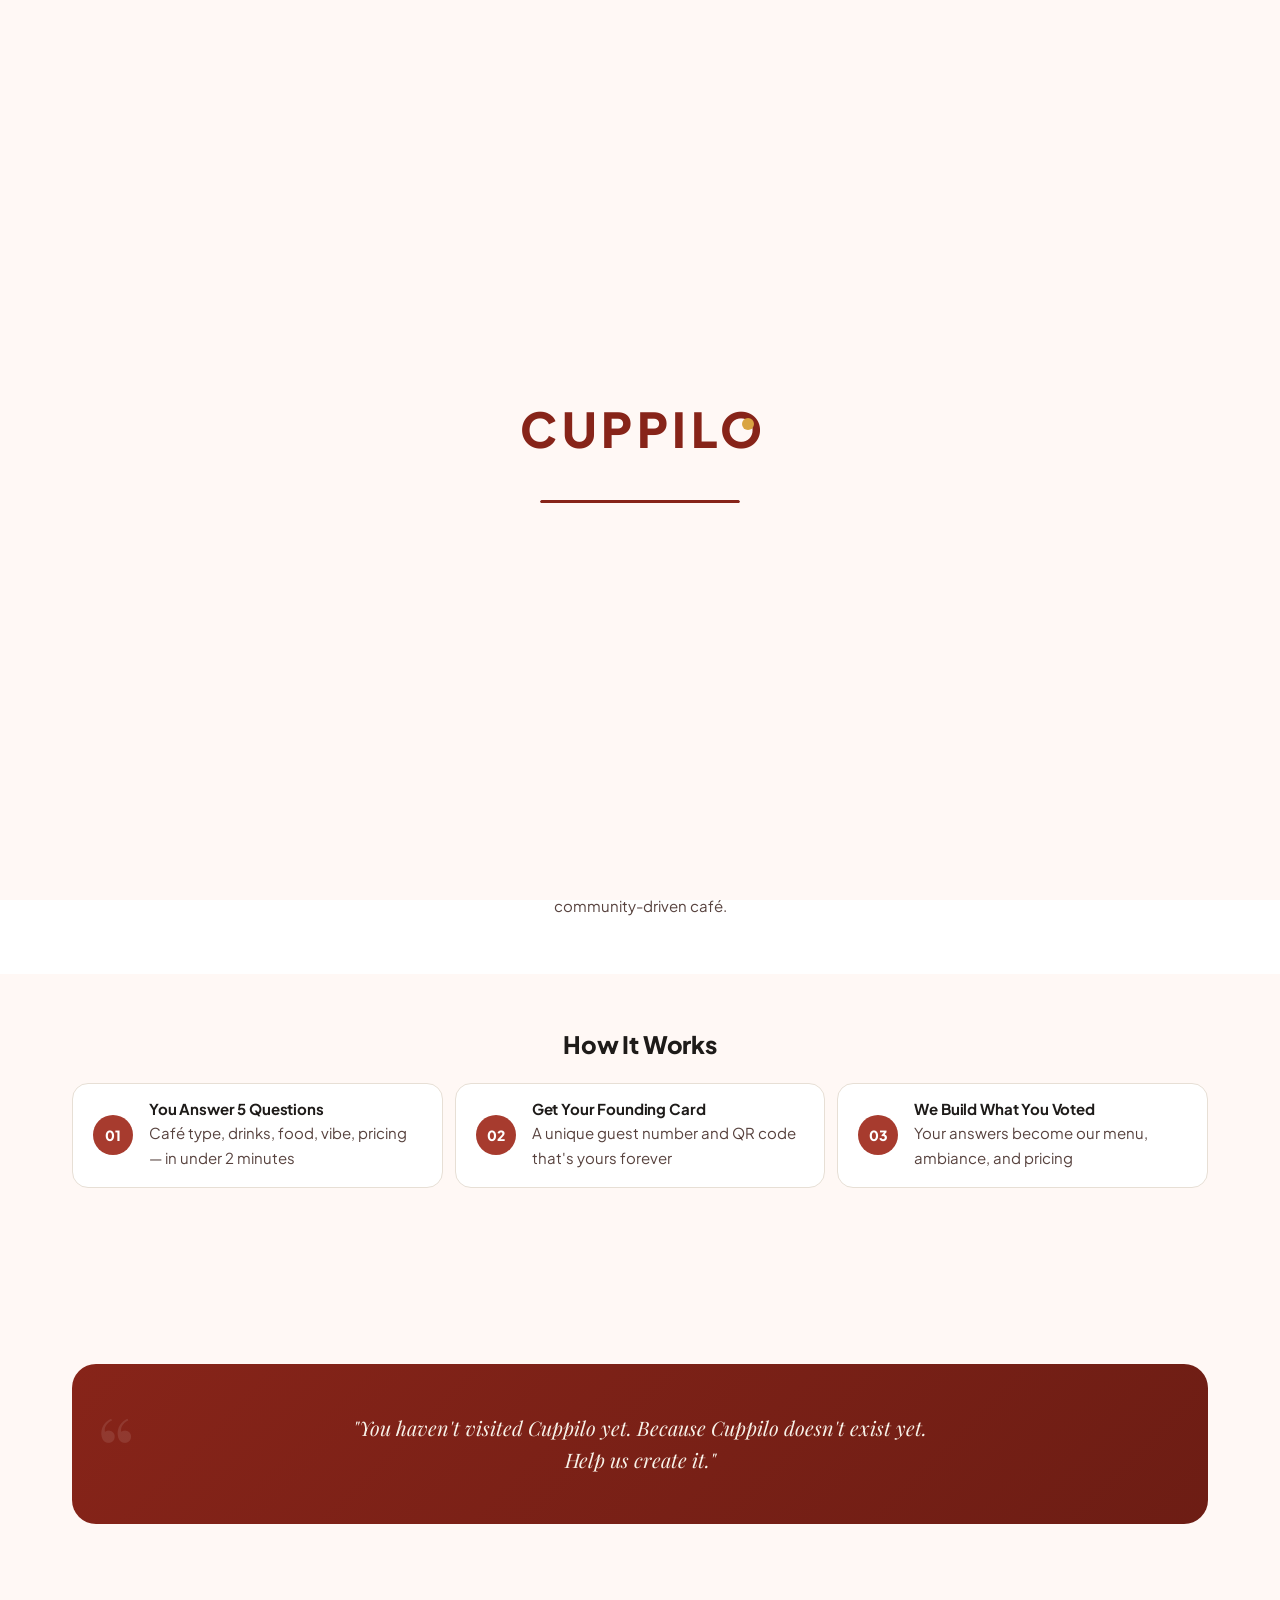
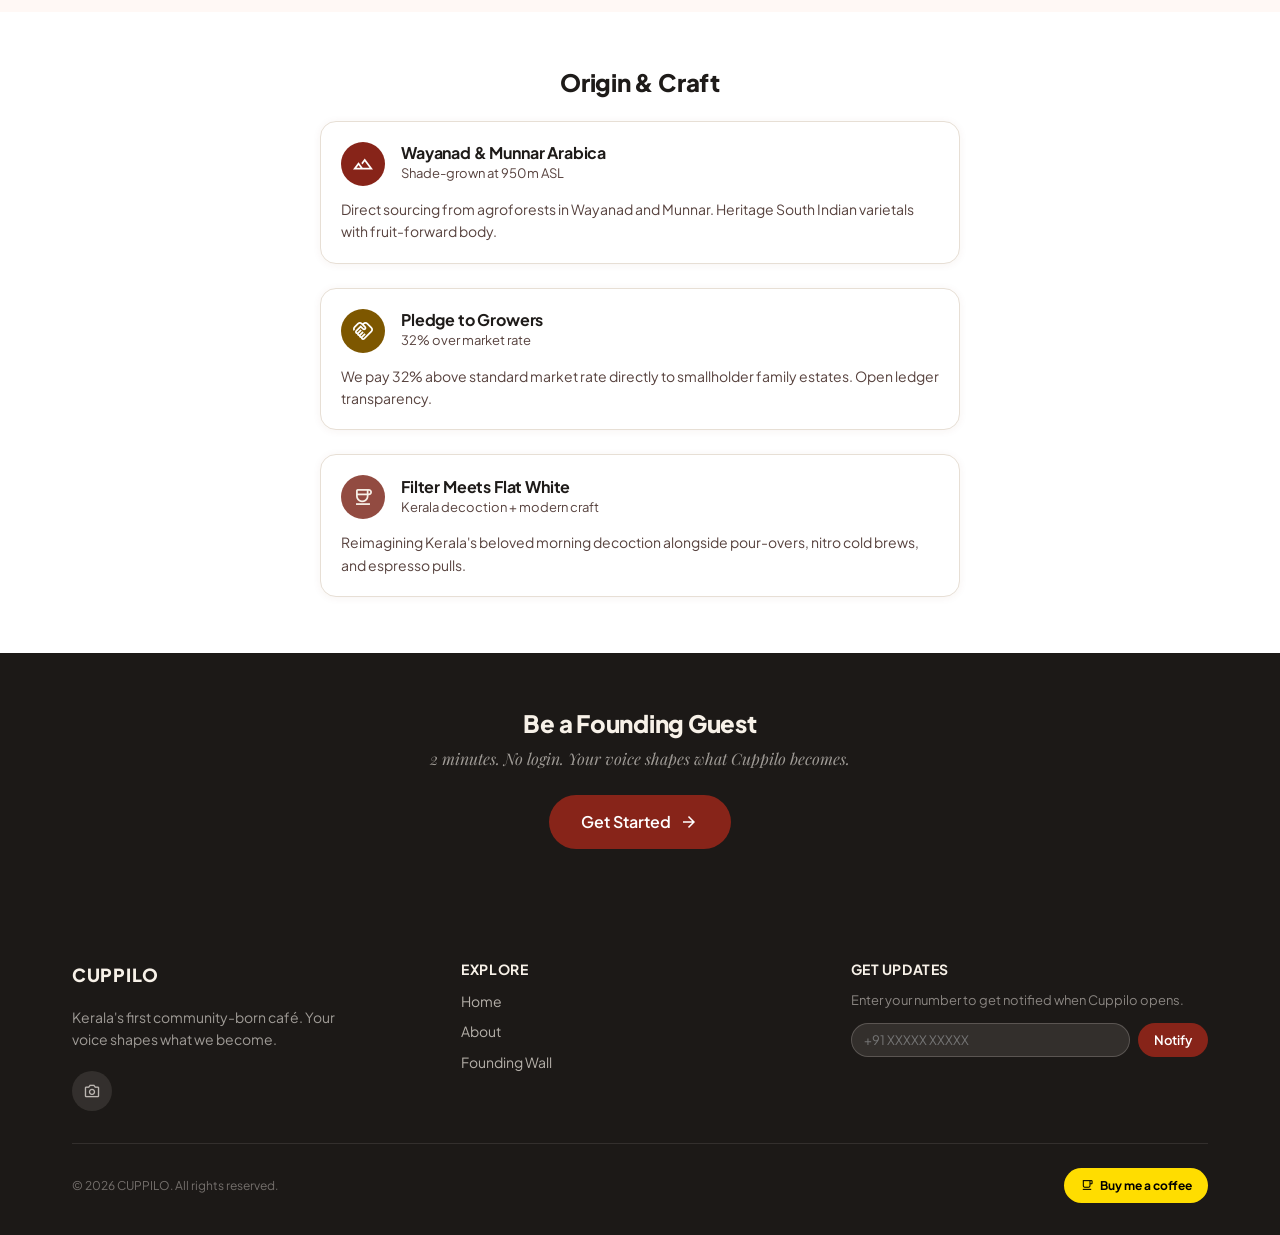
==== commit 25d3cebc: "Fix all Malayalam text: replace broken unicode escapes with actual characters across all pages" ====
--- a/about.html
+++ b/about.html
@@ -32,10 +32,10 @@
   <div class="name-card-overlay" id="name-card-overlay">
     <div class="name-card">
       <span class="material-symbols-outlined" style="font-size:40px;color:var(--primary);margin-bottom:.75rem">waving_hand</span>
-      <h2>Welcome to CUPPILO</h2>
-      <p>What should we call you?</p>
+      <h2 data-en="Welcome to CUPPILO" data-ml="CUPPILO-യിലേക്ക് സ്വാഗതം">Welcome to CUPPILO</h2>
+      <p data-en="What should we call you?" data-ml="നിങ്ങളെ എന്താണ് വിളിക്കേണ്ടത്?">What should we call you?</p>
       <input type="text" id="name-card-input" class="input" placeholder="Your name" maxlength="30" onkeydown="if(event.key==='Enter')submitName()">
-      <button class="btn btn-primary" onclick="submitName()">Get Started</button>
+      <button class="btn btn-primary" onclick="submitName()" data-en="Get Started" data-ml="ആരംഭിക്കുക">Get Started</button>
     </div>
   </div>
 
@@ -43,76 +43,71 @@
 
   <main>
     <section class="about-hero">
-      <h1 data-en="The café that doesn't exist <em>...yet.</em>" data-ml="\u0D28\u0D3F\u0D35\u0D3F\u0D32\u0D3F\u0D32\u0D3F\u0D32\u0D3F\u0D32\u0D3F\u0D32\u0D4D\u0D24\u0D4D \u0D15\u0D2B\u0D47 <em>...\u0D07\u0D24\u0D41\u0D35\u0D30\u0D46.</em>">The café that doesn't exist <em>...yet.</em></h1>
-      <p data-en="We're building Kerala's first community-born specialty café. Not by investors. Not by consultants. By you." data-ml="\u0D06\u0D35\u0D30\u0D4D \u0D15\u0D47\u0D30\u0D32\u0D3E\u0D24\u0D4D\u0D24\u0D3F\u0D32\u0D46 \u0D06\u0D26\u0D4D\u0D2F \u0D15\u0D2E\u0D4D\u0D2E\u0D4D\u0D2F\u0D42\u0D23\u0D3F\u0D1F\u0D3F-\u0D1C\u0D28\u0D3F\u0D1A\u0D4D\u0D1A \u0D38\u0D4D\u0D2A\u0D46\u0D37\u0D4D\u0D2F\u0D3E\u0D32\u0D4D\u0D3F \u0D15\u0D2B\u0D47 \u0D28\u0D3F\u0D30\u0D4D\u0D2E\u0D4D\u0D3F\u0D1A\u0D4D\u0D15\u0D4D\u0D15\u0D41\u0D28\u0D4D\u0D24\u0D41.">We're building Kerala's first community-born specialty café. Not by investors. Not by consultants. By you.</p>
+      <h1 data-en="The café that doesn't exist <em>...yet.</em>" data-ml="നിലവിലില്ലാത്ത കഫേ <em>...ഇതുവരെ.</em>">The café that doesn't exist <em>...yet.</em></h1>
+      <p data-en="We're building Kerala's first community-born specialty café. Not by investors. Not by consultants. By you." data-ml="ഞങ്ങൾ കേരളത്തിലെ ആദ്യ കമ്മ്യൂണിറ്റി-ജനിച്ച സ്പെഷ്യൽറ്റി കഫേ നിർമ്മിക്കുന്നു. നിക്ഷേപകരാലല്ല. കൺസൾട്ടന്റുമാരാലല്ല. നിങ്ങളാൽ.">We're building Kerala's first community-born specialty café. Not by investors. Not by consultants. By you.</p>
     </section>
 
-    <!-- The Concept -->
     <section class="about-section">
       <div class="container">
-        <h2 data-en="The Concept" data-ml="\u0D06\u0D36\u0D2F\u0D02">The Concept</h2>
-        <p data-en="Cupillo is a 1-year research campaign. We're asking Kerala what they actually want from a café — the drinks, the food, the vibe, the pricing. Every answer shapes what we build. When we open, the menu, ambiance, and prices will be exactly what the community asked for." data-ml="CUPPILO \u0D12\u0D30\u0D41-\u0D35\u0D30\u0D37\u0D24\u0D4D\u0D24\u0D46 \u0D17\u0D35\u0D47\u0D37\u0D23 \u0D15\u0D3E\u0D2E\u0D4D\u0D2A\u0D46\u0D2F\u0D4D\u0D28\u0D3E\u0D23\u0D4D. \u0D06\u0D35\u0D30\u0D4D \u0D1A\u0D4B\u0D26\u0D3F\u0D15\u0D4D\u0D15\u0D41\u0D28\u0D4D\u0D24\u0D41 \u0D15\u0D47\u0D30\u0D32\u0D3E \u0D2F\u0D3E\u0D25\u0D3E\u0D30\u0D4D\u0D24\u0D4D\u0D24 \u0D06\u0D17\u0D4D\u0D30\u0D39\u0D3F\u0D1A\u0D4D\u0D1A\u0D41\u0D28\u0D4D\u0D24\u0D41 \u0D1E\u0D3E\u0D15\u0D4D\u0D15 \u0D15\u0D2B\u0D47\u0D2F\u0D3F\u0D32\u0D3F\u0DC3\u0DD0\u0D1A\u0D41\u0D1F\u0DD0\u0D23\u0D4D \u0D07\u0D1F\u0D3F\u0D28\u0D4D\u0D24\u0D41 — \u0D2A\u0D3E\u0D28\u0D40\u0D2F\u0D19\u0D4D\u0D23\u0D3E\u0D32\u0D4D, \u0D2D\u0D15\u0D4D\u0D37\u0D23\u0D02, \u0D35\u0D48\u0D2A\u0D4D, \u0D35\u0D3F\u0D32.">Cupillo is a 1-year research campaign. We're asking Kerala what they actually want from a café — the drinks, the food, the vibe, the pricing. Every answer shapes what we build. When we open, the menu, ambiance, and prices will be exactly what the community asked for.</p>
+        <h2 data-en="The Concept" data-ml="ആശയം">The Concept</h2>
+        <p data-en="Cupillo is a 1-year research campaign. We're asking Kerala what they actually want from a café — the drinks, the food, the vibe, the pricing. Every answer shapes what we build. When we open, the menu, ambiance, and prices will be exactly what the community asked for." data-ml="CUPPILO ഒരു 1-വർഷത്തെ ഗവേഷണ കാമ്പെയ്‌നാണ്. കേരളം യഥാർത്ഥത്തിൽ ഒരു കഫേയിൽ നിന്ന് എന്താണ് ആഗ്രഹിക്കുന്നതെന്ന് ഞങ്ങൾ ചോദിക്കുന്നു — പാനീയങ്ങൾ, ഭക്ഷണം, വൈബ്, വില. ഓരോ ഉത്തരവും ഞങ്ങൾ നിർമ്മിക്കുന്നതിനെ രൂപപ്പെടുത്തുന്നു.">Cupillo is a 1-year research campaign. We're asking Kerala what they actually want from a café — the drinks, the food, the vibe, the pricing. Every answer shapes what we build. When we open, the menu, ambiance, and prices will be exactly what the community asked for.</p>
       </div>
     </section>
 
-    <!-- The Goal -->
     <section class="about-section" style="background:var(--surface-card)">
       <div class="container">
-        <h2 data-en="The Goal" data-ml="\u0D32\u0D15\u0D4D\u0D37\u0D4D\u0D2F\u0D02">The Goal</h2>
+        <h2 data-en="The Goal" data-ml="ലക്ഷ്യം">The Goal</h2>
         <div class="growth-track">
           <div class="growth-step">
             <div class="growth-num">200</div>
-            <div class="growth-label" data-en="First voices" data-ml="\u0D06\u0D26\u0D4D\u0D2F \u0D36\u0D2C\u0D4D\u0D26\u0D19\u0D4D\u0D23\u0D3E\u0D35\u0D39\u0D3E\u0D30\u0D3E\u0D35\u0D3F\u0D32\u0D4D">First voices</div>
+            <div class="growth-label" data-en="First voices" data-ml="ആദ്യ ശബ്ദങ്ങൾ">First voices</div>
           </div>
           <div class="growth-arrow"><span class="material-symbols-outlined">arrow_forward</span></div>
           <div class="growth-step">
             <div class="growth-num">500</div>
-            <div class="growth-label" data-en="Community" data-ml="\u0D38\u0D2E\u0D42\u0D39\u0D02">Community</div>
+            <div class="growth-label" data-en="Community" data-ml="സമൂഹം">Community</div>
           </div>
           <div class="growth-arrow"><span class="material-symbols-outlined">arrow_forward</span></div>
           <div class="growth-step">
             <div class="growth-num">1000</div>
-            <div class="growth-label" data-en="Ready to open" data-ml="\u0D24\u0D41\u0D31\u0D15\u0D4D\u0D15\u0D3E\u0D28\u0D4D \u0D24\u0D2F\u0D4D\u0D2F\u0D3E\u0D30\u0D4D">Ready to open</div>
+            <div class="growth-label" data-en="Ready to open" data-ml="തുറക്കാൻ തയ്യാർ">Ready to open</div>
           </div>
         </div>
-        <p style="text-align:center" data-en="Once we reach 1000 founding guests, we'll have enough data to open Kerala's most community-driven café." data-ml="1000 \u0D38\u0D4D\u0D25\u0D3E\u0D2A\u0D15 \u0D05\u0D24\u0D3F\u0D3F\u0D3F\u0D4D\u0D25\u0D3F\u0D35\u0D3F\u0D32\u0D3F\u0D3F\u0D32\u0D3F\u0D3E\u0D35\u0D3F\u0D32\u0D3F\u0D32\u0D3F\u0D3E\u0D35\u0D3F\u0D32\u0D3F\u0D4D \u0D05\u0D3F\u0D32\u0D3E\u0D32\u0D4D\u0D24\u0D4D, \u0D15\u0D47\u0D30\u0D32\u0D3E\u0D24\u0D4D\u0D24\u0D3F\u0D35\u0D3F\u0D32\u0D46 \u0D0F\u0D31\u0D4D\u0D31\u0D35\u0D3E\u0D2E\u0D3F \u0D15\u0D2E\u0D4D\u0D2E\u0D4D\u0D2F\u0D42\u0D23\u0D3F\u0D1F\u0D3F-\u0D1A\u0D3E\u0D32\u0D3F\u0D1A\u0D4D\u0D1A \u0D15\u0D2B\u0D47 \u0D24\u0D41\u0D31\u0D15\u0D3E\u0D28\u0D4D \u0D14\u0D34\u0D48 \u0D2E\u0D24\u0D3F\u0D3F\u0DAF \u0D21\u0D47\u0D1F\u0D3E \u0D09\u0D23\u0D4D\u0D1F\u0DC1\u0D2F\u0DD2\u0D02.">Once we reach 1000 founding guests, we'll have enough data to open Kerala's most community-driven café.</p>
+        <p style="text-align:center" data-en="Once we reach 1000 founding guests, we'll have enough data to open Kerala's most community-driven café." data-ml="1000 സ്ഥാപക അതിഥികളിലെത്തുമ്പോൾ, കേരളത്തിലെ ഏറ്റവും കമ്മ്യൂണിറ്റി-ചാലിച്ച കഫേ തുറക്കാൻ ഞങ്ങൾക്ക് മതിയായ ഡേറ്റ ഉണ്ടാകും.">Once we reach 1000 founding guests, we'll have enough data to open Kerala's most community-driven café.</p>
       </div>
     </section>
 
-    <!-- How It Works -->
     <section class="about-section">
       <div class="container">
-        <h2 data-en="How It Works" data-ml="\u0D0E\u0D39\u0D3E \u0D35\u0D3E\u0D1F\u0D41\u0D28\u0D4D\u0D24\u0D41">How It Works</h2>
+        <h2 data-en="How It Works" data-ml="എങ്ങനെ പ്രവർത്തിക്കുന്നു">How It Works</h2>
         <div class="steps-track" style="margin-top:1.5rem">
           <div class="step-item">
             <div class="step-num">01</div>
-            <div class="step-text"><h3>You Answer 5 Questions</h3><p>Café type, drinks, food, vibe, pricing — in under 2 minutes</p></div>
+            <div class="step-text"><h3 data-en="You Answer 5 Questions" data-ml="നിങ്ങൾ 5 ചോദ്യങ്ങൾക്ക് ഉത്തരിക്കുന്നു">You Answer 5 Questions</h3><p data-en="Café type, drinks, food, vibe, pricing — in under 2 minutes" data-ml="കഫേ തരം, പാനീയങ്ങൾ, ഭക്ഷണം, വൈബ്, വില — 2 മിനിറ്റിനുള്ളിൽ">Café type, drinks, food, vibe, pricing — in under 2 minutes</p></div>
           </div>
           <div class="step-item">
             <div class="step-num">02</div>
-            <div class="step-text"><h3>Get Your Founding Card</h3><p>A unique guest number and QR code that's yours forever</p></div>
+            <div class="step-text"><h3 data-en="Get Your Founding Card" data-ml="നിങ്ങളുടെ സ്ഥാപക കാർഡ് നേടുക">Get Your Founding Card</h3><p data-en="A unique guest number and QR code that's yours forever" data-ml="നിങ്ങളുടെ അതിഥി നമ്പറും QR കോഡും എല്ലായ്പ്പോഴും നിങ്ങളുടേതാണ്">A unique guest number and QR code that's yours forever</p></div>
           </div>
           <div class="step-item">
             <div class="step-num">03</div>
-            <div class="step-text"><h3>We Build What You Voted</h3><p>Your answers become our menu, ambiance, and pricing</p></div>
+            <div class="step-text"><h3 data-en="We Build What You Voted" data-ml="നിങ്ങൾ വോട്ട് ചെയ്തത് ഞങ്ങൾ നിർമ്മിക്കുന്നു">We Build What You Voted</h3><p data-en="Your answers become our menu, ambiance, and pricing" data-ml="നിങ്ങളുടെ ഉത്തരങ്ങൾ ഞങ്ങളുടെ മെനു, അന്തരീക്ഷം, വില ആകുന്നു">Your answers become our menu, ambiance, and pricing</p></div>
           </div>
         </div>
       </div>
     </section>
 
-    <!-- Quote -->
     <section class="about-section">
       <div class="container">
         <div class="about-quote">
-          <blockquote data-ml="&quot;\u0D28\u0D3F\u0D19\u0D4D\u0D19\u0D33\u0D4D \u0D07\u0D24\u0D41\u0D35\u0D30\u0D46 CUPPILO \u0D38\u0D28\u0D4D\u0D26\u0D30\u0D4D\u0D36\u0D3F\u0D1A\u0D4D\u0D1A\u0D3F\u0D1F\u0D4D\u0D1F\u0D3F\u0D32\u0D4D. \u0D15\u0D3E\u0D30\u0D23\u0D02 CUPPILO \u0D07\u0D2A\u0D4D\u0D2A\u0D4B\u0D32\u0D4D \u0D28\u0D3F\u0D35\u0D3F\u0D32\u0D3F\u0D35\u0D3F\u0D32\u0D3F\u0D35\u0D3F\u0D32\u0D3F\u0D35\u0D3F\u0D32\u0D4D\u0D24\u0D4D. \u0D05\u0D24\u0D4D \u0D38\u0D43\u0D37\u0D4D\u0D1F\u0D3F\u0D15\u0D4D\u0D15\u0D3E\u0D28\u0D4D \u0D38\u0D39\u0D3E\u0D2F\u0D3F\u0D15\u0D4D\u0D15\u0D42.&quot;">"You haven't visited Cuppilo yet. Because Cuppilo doesn't exist yet. Help us create it."</blockquote>
+          <blockquote data-en="&quot;You haven't visited Cuppilo yet. Because Cuppilo doesn't exist yet. Help us create it.&quot;" data-ml="&quot;നിങ്ങൾ ഇതുവരെ CUPPILO സന്ദർശിച്ചിട്ടില്ല. കാരണം CUPPILO ഇപ്പോൾ നിലവിലില്ല. അത് സൃഷ്ടിക്കാൻ സഹായിക്കൂ.&quot;">"You haven't visited Cuppilo yet. Because Cuppilo doesn't exist yet. Help us create it."</blockquote>
         </div>
       </div>
     </section>
 
-    <!-- Origin & Craft -->
     <section class="about-section" style="background:var(--surface-card)">
       <div class="container">
-        <h2 data-en="Origin & Craft" data-ml="\u0D09\u0D24\u0D4D\u0D2D\u0D35\u0D02 \u0D14\u0D30\u0D4D \u0D1A\u0D3F\u0DAF\u0D3E\u0D30\u0D4D\u0D24\u0D4D">Origin & Craft</h2>
+        <h2 data-en="Origin & Craft" data-ml="ഉത്ഭവവും കരകൗശലവും">Origin & Craft</h2>
         <div style="display:grid;grid-template-columns:1fr;gap:1.5rem;margin-top:1.5rem;max-width:640px;margin-left:auto;margin-right:auto">
           <div class="card">
             <div style="display:flex;align-items:center;gap:1rem;margin-bottom:.75rem">
@@ -120,11 +115,11 @@
                 <span class="material-symbols-outlined" style="color:var(--on-p);font-size:22px">landscape</span>
               </div>
               <div>
-                <h3 style="font-size:1rem;font-weight:700">Wayanad & Munnar Arabica</h3>
-                <p style="font-size:.8125rem;color:var(--on-sv)">Shade-grown at 950m ASL</p>
+                <h3 style="font-size:1rem;font-weight:700" data-en="Wayanad & Munnar Arabica" data-ml="വയനാടും മൂന്നാറും അറബിക്ക">Wayanad & Munnar Arabica</h3>
+                <p style="font-size:.8125rem;color:var(--on-sv)" data-en="Shade-grown at 950m ASL" data-ml="950m ASL-ൽ നിഴലിൽ വളർന്നത്">Shade-grown at 950m ASL</p>
               </div>
             </div>
-            <p style="font-size:.875rem;color:var(--on-sv);line-height:1.6">Direct sourcing from agroforests in Wayanad and Munnar. Heritage South Indian varietals with fruit-forward body and nuanced cup profiles.</p>
+            <p style="font-size:.875rem;color:var(--on-sv);line-height:1.6" data-en="Direct sourcing from agroforests in Wayanad and Munnar. Heritage South Indian varietals with fruit-forward body." data-ml="വയനാടും മൂന്നാറും കൃഷിവനങ്ങളിൽ നിന്ന് നേരിട്ട് സോഴ്സിംഗ്. പഴം-ഫോർവേഡ് ബോഡിയുള്ള പാരമ്പര്യ ദക്ഷിണേന്ത്യൻ വൈവിധ്യങ്ങൾ.">Direct sourcing from agroforests in Wayanad and Munnar. Heritage South Indian varietals with fruit-forward body.</p>
           </div>
           <div class="card">
             <div style="display:flex;align-items:center;gap:1rem;margin-bottom:.75rem">
@@ -132,11 +127,11 @@
                 <span class="material-symbols-outlined" style="color:var(--on-secondary);font-size:22px">handshake</span>
               </div>
               <div>
-                <h3 style="font-size:1rem;font-weight:700">Pledge to Growers</h3>
-                <p style="font-size:.8125rem;color:var(--on-sv)">32% over market rate</p>
+                <h3 style="font-size:1rem;font-weight:700" data-en="Pledge to Growers" data-ml="കർഷകർക്കുള്ള വാഗ്ദാനം">Pledge to Growers</h3>
+                <p style="font-size:.8125rem;color:var(--on-sv)" data-en="32% over market rate" data-ml="വിപണി നിരക്കിനേക്കാൾ 32%">32% over market rate</p>
               </div>
             </div>
-            <p style="font-size:.875rem;color:var(--on-sv);line-height:1.6">We pay 32% above standard market rate directly to smallholder family estates. Open ledger transparency published quarterly.</p>
+            <p style="font-size:.875rem;color:var(--on-sv);line-height:1.6" data-en="We pay 32% above standard market rate directly to smallholder family estates. Open ledger transparency." data-ml="ഞങ്ങൾ ചെറുകിട കുടുംബ എസ്റ്റേറ്റുകൾക്ക് സ്റ്റാൻഡേർഡ് മാർക്കറ്റ് നിരക്കിനേക്കാൾ 32% നേരിട്ട് നൽകുന്നു.">We pay 32% above standard market rate directly to smallholder family estates. Open ledger transparency.</p>
           </div>
           <div class="card">
             <div style="display:flex;align-items:center;gap:1rem;margin-bottom:.75rem">
@@ -144,23 +139,22 @@
                 <span class="material-symbols-outlined" style="color:var(--cream);font-size:22px">coffee</span>
               </div>
               <div>
-                <h3 style="font-size:1rem;font-weight:700">Filter Meets Flat White</h3>
-                <p style="font-size:.8125rem;color:var(--on-sv)">Kerala decoction + modern craft</p>
+                <h3 style="font-size:1rem;font-weight:700" data-en="Filter Meets Flat White" data-ml="ഫിൽട്ടർ ഫ്ലാറ്റ് വൈറ്റുമായി കൂടിച്ചേരുന്നു">Filter Meets Flat White</h3>
+                <p style="font-size:.8125rem;color:var(--on-sv)" data-en="Kerala decoction + modern craft" data-ml="കേരള ഡെകോക്ഷൻ + ആധുനിക കരകൗശലം">Kerala decoction + modern craft</p>
               </div>
             </div>
-            <p style="font-size:.875rem;color:var(--on-sv);line-height:1.6">Reimagining Kerala's beloved morning decoction alongside pour-overs, nitro cold brews, and single-estate espresso pulls.</p>
+            <p style="font-size:.875rem;color:var(--on-sv);line-height:1.6" data-en="Reimagining Kerala's beloved morning decoction alongside pour-overs, nitro cold brews, and espresso pulls." data-ml="കേരളത്തിന്റെ പ്രിയപ്പെട്ട രാവിലെ ഡെകോക്ഷനെ പോർ-ഓവറുകൾ, നൈട്രോ കോൾഡ് ബ്രൂകൾ, എസ്പ്രെസ്സോ പുള്ളുകൾ എന്നിവയോടൊപ്പം വീണ്ടും സങ്കൽപ്പിക്കുന്നു.">Reimagining Kerala's beloved morning decoction alongside pour-overs, nitro cold brews, and espresso pulls.</p>
           </div>
         </div>
       </div>
     </section>
 
-    <!-- CTA -->
     <section class="about-cta">
       <div class="container">
-        <h2 data-en="Be a Founding Guest" data-ml="\u0D12\u0D30\u0D41 \u0D38\u0D4D\u0D25\u0D3E\u0D2A\u0D15 \u0D05\u0D24\u0D3F\u0D3F\u0D3F\u0D4D\u0D25\u0D3F\u0D2F\u0D3E\u0D15\u0D4D\u0D15\u0D3E\u0D31\u0D4D\u0D15\u0D3E\u0D31\u0D4D">Be a Founding Guest</h2>
-        <p data-en="2 minutes. No login. Your voice shapes what Cuppilo becomes." data-ml="2 \u0D2E\u0D3F\u0D23\u0D3F\u0D1F\u0D4D. \u0D32\u0D4B\u0D17\u0D3F\u0D28\u0D4D \u0D07\u0D32\u0D4D\u0D32. \u0D28\u0D3F\u0D19\u0D4D\u0D19\u0D3D \u0D36\u0D2C\u0D4D\u0D26\u0D02 CUPPILO \u0D0E\u0D24\u0D4D\u0D24\u0D3E\u0D15\u0D23\u0D30\u0D4D \u0D30\u0D42\u0D2A\u0D2A\u0D4D\u0D2A\u0D46\u0D1F\u0D4D\u0D1F\u0D41\u0D28\u0D4D\u0D24\u0D41.">2 minutes. No login. Your voice shapes what Cuppilo becomes.</p>
+        <h2 data-en="Be a Founding Guest" data-ml="ഒരു സ്ഥാപക അതിഥിയാകൂ">Be a Founding Guest</h2>
+        <p data-en="2 minutes. No login. Your voice shapes what Cuppilo becomes." data-ml="2 മിനിറ്റ്. ലോഗിൻ ഇല്ല. നിങ്ങളുടെ ശബ്ദം CUPPILO എന്താകണമെന്ന് രൂപപ്പെടുത്തുന്നു.">2 minutes. No login. Your voice shapes what Cuppilo becomes.</p>
         <a href="index.html" class="btn btn-primary" style="padding:.875rem 2rem;font-size:1rem">
-          Get Started
+          <span data-en="Get Started" data-ml="ആരംഭിക്കുക">Get Started</span>
           <span class="material-symbols-outlined" style="font-size:20px">arrow_forward</span>
         </a>
       </div>
@@ -172,43 +166,26 @@
   <div class="phone-popup-overlay" id="phone-popup" style="position:fixed;inset:0;background:rgba(0,0,0,.5);backdrop-filter:blur(8px);z-index:200;display:none;align-items:center;justify-content:center">
     <div style="background:var(--surface-card);border-radius:1.5rem;padding:2rem;max-width:360px;width:90%;text-align:center;box-shadow:0 25px 50px -12px rgba(0,0,0,.25)">
       <span class="material-symbols-outlined" style="font-size:36px;color:var(--primary);margin-bottom:.5rem">phone_android</span>
-      <h3 style="font-size:1.125rem;font-weight:800;margin-bottom:.25rem">Stay in the loop</h3>
-      <p style="font-size:.8125rem;color:var(--on-sv);margin-bottom:1rem">Get notified when Cuppilo opens. No spam, ever.</p>
+      <h3 style="font-size:1.125rem;font-weight:800;margin-bottom:.25rem" data-en="Stay in the loop" data-ml="ലൂപ്പിൽ തുടരുക">Stay in the loop</h3>
+      <p style="font-size:.8125rem;color:var(--on-sv);margin-bottom:1rem" data-en="Get notified when Cuppilo opens. No spam, ever." data-ml="CUPPILO തുറക്കുമ്പോൾ അറിയിക്കൂ. സ്പാം ഇല്ല, ഒരിക്കലും.">Get notified when Cuppilo opens. No spam, ever.</p>
       <form onsubmit="submitAboutPhone(event)" style="display:flex;gap:.5rem">
         <input type="tel" id="about-phone" class="input" placeholder="+91 XXXXX XXXXX" required style="flex:1"/>
-        <button type="submit" class="btn btn-primary">Notify</button>
+        <button type="submit" class="btn btn-primary" data-en="Notify" data-ml="അറിയിക്കൂ">Notify</button>
       </form>
-      <button onclick="closePhonePopup()" style="margin-top:.75rem;background:none;border:none;color:var(--on-sv);font-size:.8125rem;cursor:pointer">Maybe later</button>
+      <button onclick="closePhonePopup()" style="margin-top:.75rem;background:none;border:none;color:var(--on-sv);font-size:.8125rem;cursor:pointer" data-en="Maybe later" data-ml="പിന്നീട്">Maybe later</button>
     </div>
   </div>
 
   <script src="js/supabase-config.js"></script>
   <script src="js/shared.js"></script>
   <script>
-    function closePhonePopup() {
-      document.getElementById('phone-popup').style.display = 'none';
+    function closePhonePopup(){document.getElementById('phone-popup').style.display='none';}
+    async function submitAboutPhone(e){
+      e.preventDefault();var phone=document.getElementById('about-phone').value.trim();if(!phone)return;
+      try{await sbInsert('phone_subscribers',{phone:phone,created_at:new Date().toISOString()});closePhonePopup();showToast('Thanks! We\'ll notify you.','success');}catch(e){showToast('Something went wrong.','error');}
     }
-    async function submitAboutPhone(e) {
-      e.preventDefault();
-      var phone = document.getElementById('about-phone').value.trim();
-      if (!phone) return;
-      try {
-        await sbInsert('phone_subscribers', { phone: phone, created_at: new Date().toISOString() });
-        closePhonePopup();
-        showToast('Thanks! We\'ll notify you.', 'success');
-      } catch(e) {
-        showToast('Something went wrong.', 'error');
-      }
-    }
-    setTimeout(function() {
-      if (!localStorage.getItem('cuppilo_phone_asked')) {
-        document.getElementById('phone-popup').style.display = 'flex';
-        localStorage.setItem('cuppilo_phone_asked', '1');
-      }
-    }, 12000);
-    document.addEventListener('DOMContentLoaded', function() {
-      initPage('about');
-    });
+    setTimeout(function(){if(!localStorage.getItem('cuppilo_phone_asked')){document.getElementById('phone-popup').style.display='flex';localStorage.setItem('cuppilo_phone_asked','1');}},12000);
+    document.addEventListener('DOMContentLoaded',function(){initPage('about');});
   </script>
 </body>
 </html>
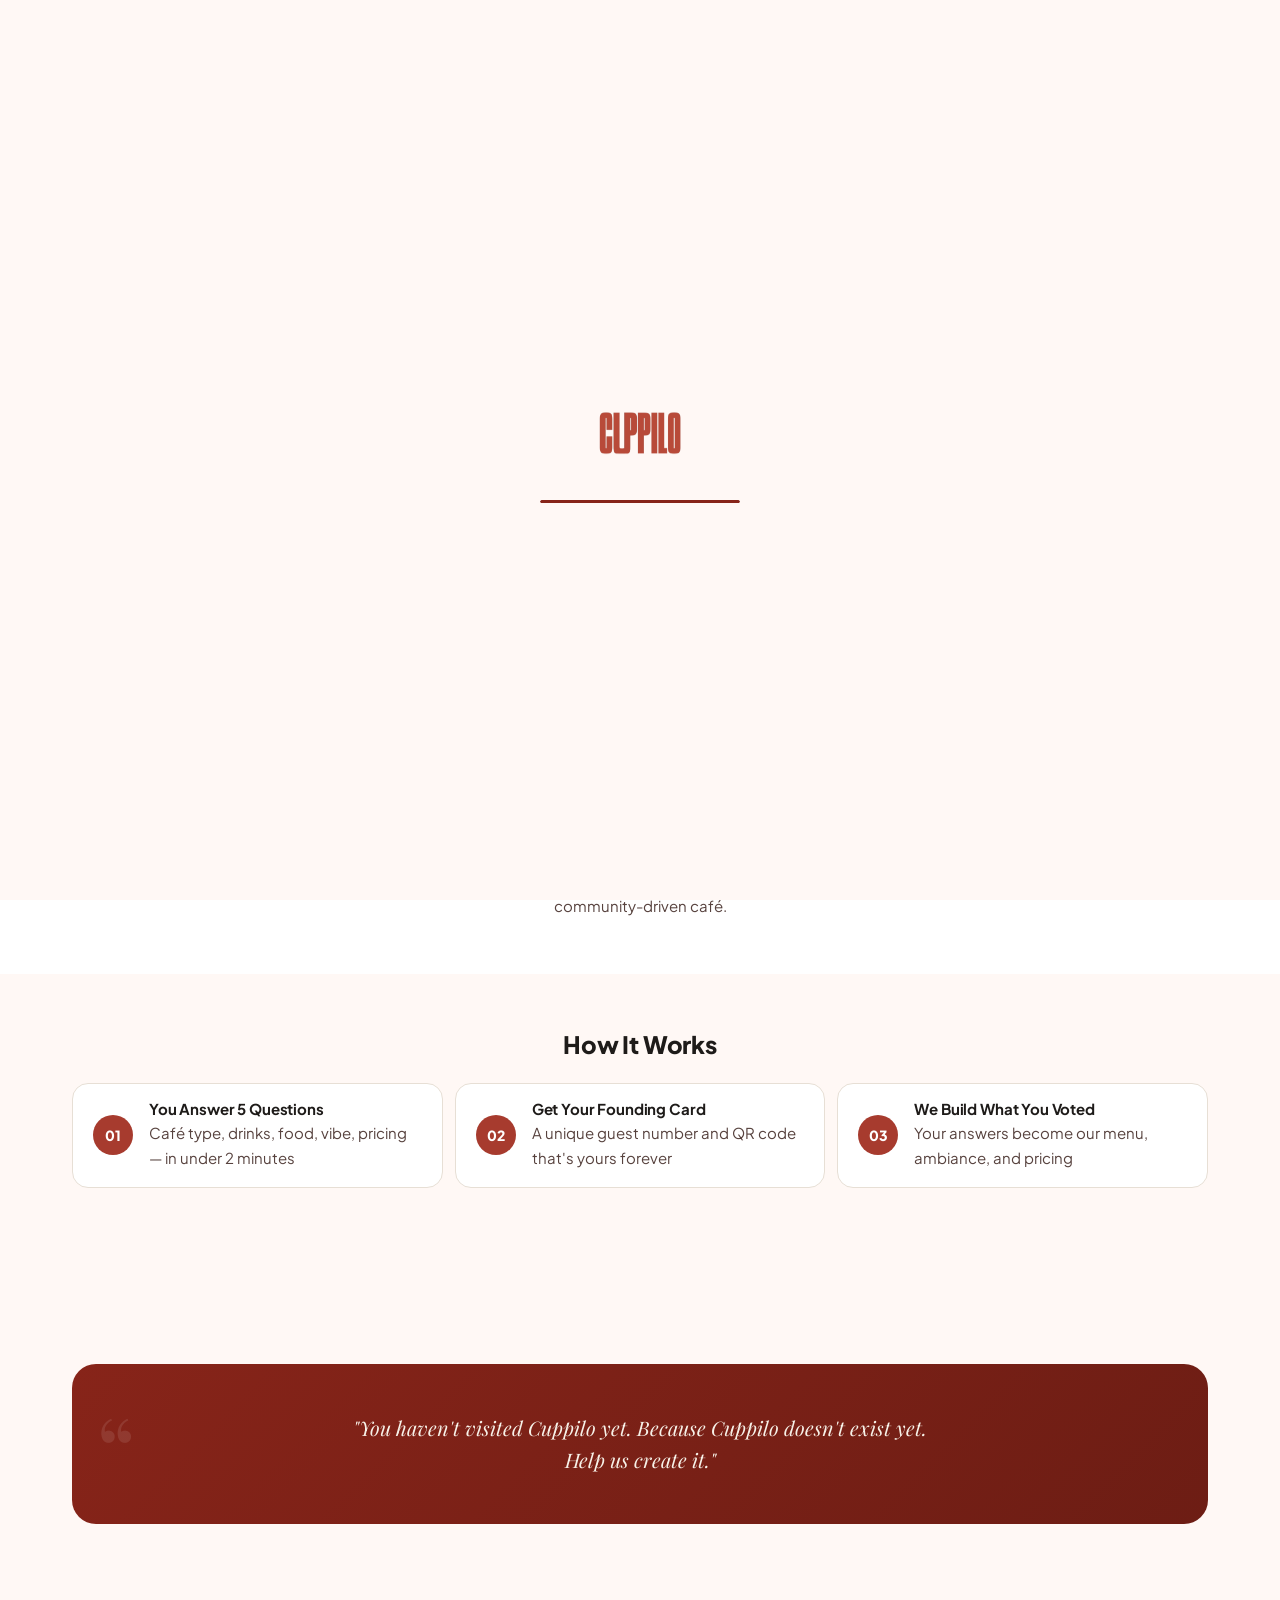
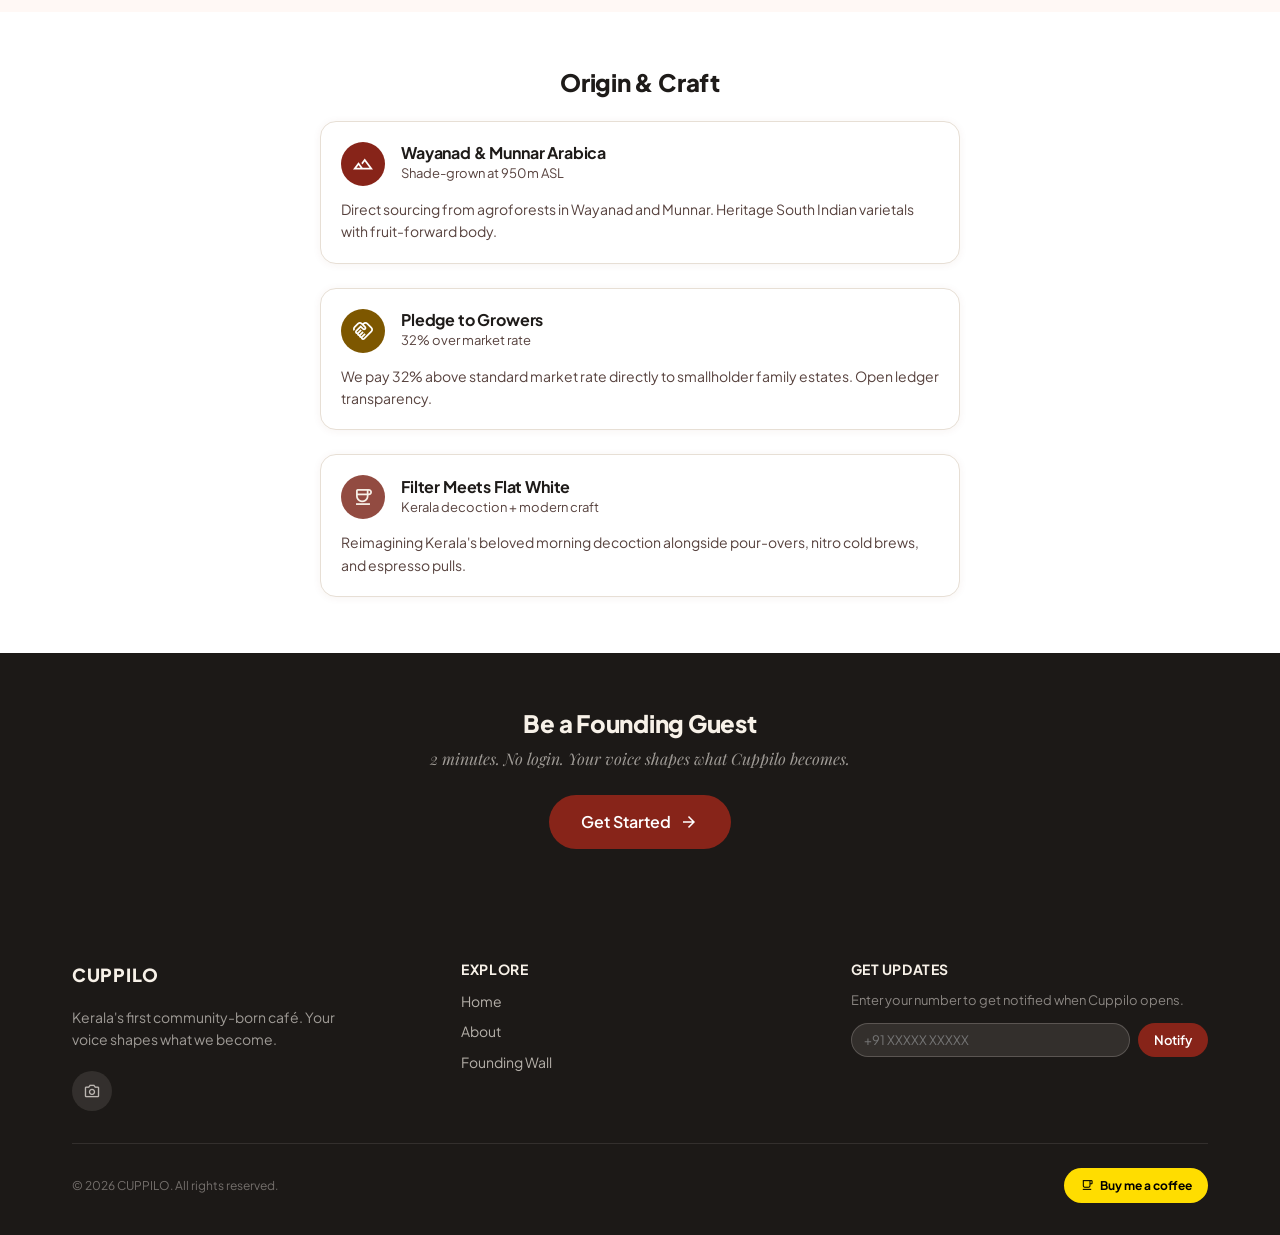
==== commit 4f5e2fee: "Replace all SVG text logos with actual logo images - navbar and splash" ====
--- a/about.html
+++ b/about.html
@@ -25,7 +25,7 @@
 
   <div class="splash-screen" id="splash-screen">
     <div class="splash-logo-wrap">
-      <svg class="splash-logo" viewBox="0 0 160 48" fill="none"><text x="0" y="34" font-family="'Plus Jakarta Sans',system-ui,sans-serif" font-weight="900" font-size="32" letter-spacing="3" fill="var(--primary)">CUPPILO</text><circle cx="152" cy="18" r="4" fill="var(--brass)"/></svg>
+      <img class="splash-logo" src="img/logo-en-light.png" alt="CUPPILO" id="splash-logo">
     </div>
     <div class="splash-progress"><div class="splash-progress-fill"></div></div>
   </div>
@@ -182,7 +182,9 @@
     function closePhonePopup(){document.getElementById('phone-popup').style.display='none';}
     async function submitAboutPhone(e){
       e.preventDefault();var phone=document.getElementById('about-phone').value.trim();if(!phone)return;
-      try{await sbInsert('phone_subscribers',{phone:phone,created_at:new Date().toISOString()});closePhonePopup();showToast('Thanks! We\'ll notify you.','success');}catch(e){showToast('Something went wrong.','error');}
+      var cleaned=phone.replace(/[\s\-()]/g,'');
+      if(!/^\+?\d{10,13}$/.test(cleaned)){showToast('Please enter a valid phone number','error');return;}
+      try{await sbInsert('phone_subscribers',{phone:cleaned,created_at:new Date().toISOString()});closePhonePopup();showToast('Thanks! We\'ll notify you.','success');}catch(e){showToast('Something went wrong.','error');}
     }
     setTimeout(function(){if(!localStorage.getItem('cuppilo_phone_asked')){document.getElementById('phone-popup').style.display='flex';localStorage.setItem('cuppilo_phone_asked','1');}},12000);
     document.addEventListener('DOMContentLoaded',function(){initPage('about');});
--- a/css/styles.css
+++ b/css/styles.css
@@ -48,6 +48,7 @@
 @media(min-width:1024px){.container{padding:0 2rem}}
 
 h1,h2,h3,h4{font-weight:700;letter-spacing:-0.01em;line-height:1.2}
+.text-accent{font-family:'Playfair Display',serif;font-style:italic;font-weight:500;color:var(--primary);letter-spacing:0}
 
 /* ── BUTTONS ── */
 .btn{display:inline-flex;align-items:center;justify-content:center;gap:.5rem;padding:.75rem 1.5rem;border-radius:9999px;font-weight:600;font-size:.875rem;text-decoration:none;cursor:pointer;transition:all .2s;border:none;min-height:48px;font-family:inherit}
@@ -307,8 +308,9 @@
 .u-multi-trend{display:inline-flex;align-items:center;gap:.2rem;font-size:.65rem;font-weight:700;color:var(--brass);margin-top:.375rem;padding:.15rem .5rem;background:rgba(217,164,65,.1);border-radius:9999px}
 .u-multi-trend .material-symbols-outlined{font-size:12px}
 .u-multi-check{position:absolute;top:.75rem;right:.75rem;width:22px;height:22px;border-radius:50%;border:2px solid var(--muted);display:flex;align-items:center;justify-content:center;transition:all .2s}
+.u-multi-check .material-symbols-outlined{font-size:14px;opacity:0;transition:opacity .2s}
 .u-multi-card.selected .u-multi-check{background:var(--primary);border-color:var(--primary);color:var(--on-p)}
-.u-multi-check .material-symbols-outlined{font-size:14px}
+.u-multi-card.selected .u-multi-check .material-symbols-outlined{opacity:1}
 .u-amb-grid{display:grid;grid-template-columns:1fr;gap:1rem}
 @media(min-width:640px){.u-amb-grid{grid-template-columns:1fr 1fr}}
 .u-amb-card{border-radius:1rem;overflow:hidden;cursor:pointer;border:3px solid var(--muted);transition:all .3s;position:relative}
@@ -322,7 +324,9 @@
 .u-amb-tags{display:flex;flex-wrap:wrap;gap:.375rem;margin-top:.5rem}
 .u-amb-tag{font-size:.625rem;font-weight:600;padding:.15rem .5rem;border-radius:9999px;background:var(--surface-h);color:var(--on-sv)}
 .u-amb-check{position:absolute;top:.75rem;right:.75rem;width:28px;height:28px;border-radius:50%;background:rgba(255,255,255,.2);border:2px solid rgba(255,255,255,.4);display:flex;align-items:center;justify-content:center;backdrop-filter:blur(4px);transition:all .2s}
+.u-amb-check .material-symbols-outlined{opacity:0;transition:opacity .2s}
 .u-amb-card.selected .u-amb-check{background:var(--brass);border-color:var(--brass);color:var(--charcoal)}
+.u-amb-card.selected .u-amb-check .material-symbols-outlined{opacity:1}
 .u-custom-wrap{margin-top:1rem;display:none}
 .u-custom-wrap.show{display:block}
 .u-custom-input{width:100%;padding:.75rem 1rem;border:1.5px solid var(--muted);border-radius:.75rem;background:var(--surface-card);color:var(--on-s);font-size:.875rem;font-family:inherit;box-sizing:border-box}
